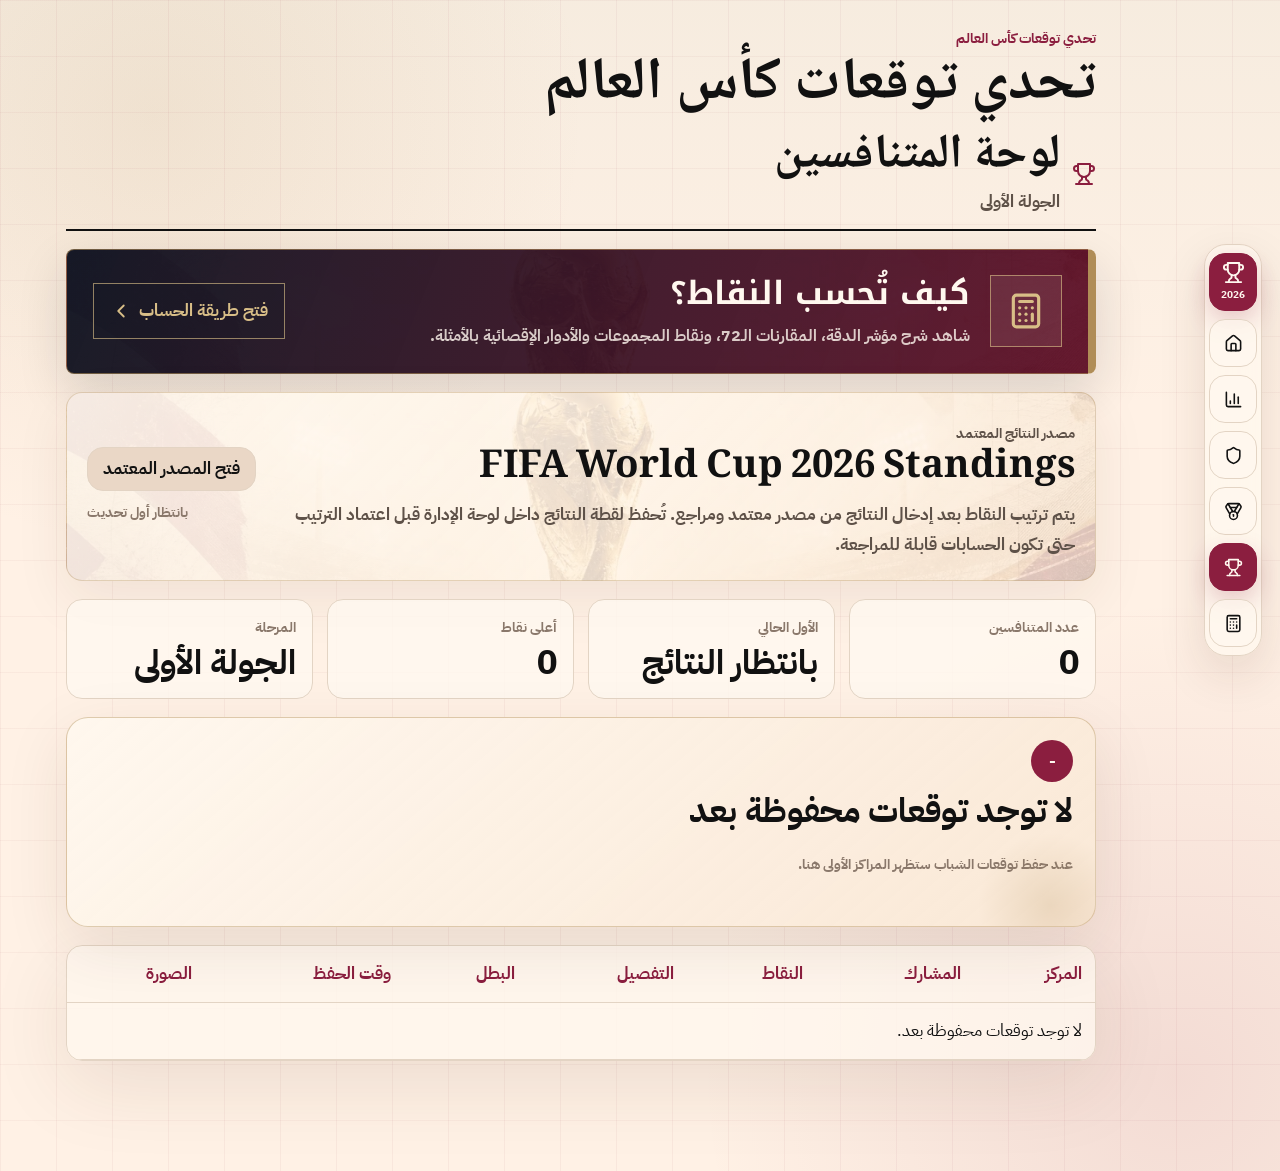
==== leaderboard.html @ d252f180 "Rebuild with Supabase leaderboard config" ====
<!doctype html>
<html lang="ar" dir="rtl">
  <head>
    <meta charset="UTF-8" />
    <meta name="viewport" content="width=device-width, initial-scale=1.0" />
    <meta name="theme-color" content="#FFF1E5" />
    <meta name="description" content="الترتيب المباشر للمتنافسين في تحدي توقعات كأس العالم." />
    <meta property="og:type" content="website" />
    <meta property="og:title" content="ترتيب المتنافسين — تحدي توقعات كأس العالم" />
    <meta property="og:description" content="تابع ترتيب الشباب ومؤشر الدقة والنقاط المحدثة في تحدي توقعات كأس العالم." />
    <meta property="og:url" content="https://barcalol.github.io/waajib-abu-salamah-app/leaderboard.html" />
    <meta property="og:image" content="https://barcalol.github.io/waajib-abu-salamah-app/og-image.png" />
    <meta property="og:image:width" content="1200" />
    <meta property="og:image:height" content="630" />
    <meta property="og:locale" content="ar_KW" />
    <meta name="twitter:card" content="summary_large_image" />
    <link rel="preconnect" href="https://fonts.googleapis.com" />
    <link rel="preconnect" href="https://fonts.gstatic.com" crossorigin />
    <link rel="stylesheet" href="https://fonts.googleapis.com/css2?family=IBM+Plex+Sans+Arabic:wght@400;600;700&family=Noto+Kufi+Arabic:wght@700;800;900&family=Noto+Naskh+Arabic:wght@600;700&display=swap" />
    <link rel="manifest" href="/manifest.webmanifest" />
    <link rel="apple-touch-icon" href="/apple-touch-icon.png" />
    <link rel="icon" type="image/png" sizes="192x192" href="/icon-192.png" />
    <title>ترتيب المتنافسين — تحدي توقعات كأس العالم</title>
    <script type="module" crossorigin src="/assets/main-Bm7b2b4d.js"></script>
    <link rel="stylesheet" crossorigin href="/assets/main-BSAA5G1d.css">
  </head>
  <body>
    <div id="root"></div>
  </body>
</html>
---- assets/main-BSAA5G1d.css ----
:root{color-scheme:light;--paper: #fff1e5;--paper-2: #f8e4d2;--surface-alt: #f8e5d1;--ink: #111111;--muted: #5e5148;--soft-muted: #8a786b;--accent: #8b1e3f;--accent-dark: #5f1029;--gold: #b08d57;--gold-light: #d8be87;--green: #234136;--navy: #141926;--danger: #b23a48;--border: #e3d4c4;--surface: rgba(255, 248, 239, .78);--surface-solid: #fff8ef;--shadow: 0 24px 80px rgba(65, 36, 20, .1);--radius: 16px}*{box-sizing:border-box}html{background:var(--paper)}body{margin:0;min-width:320px;overflow-x:hidden;color:var(--ink);font-family:IBM Plex Sans Arabic,Noto Kufi Arabic,system-ui,sans-serif;font-size:17px;line-height:1.75;background:linear-gradient(90deg,rgba(139,30,63,.05) 1px,transparent 1px) 0 0 / 56px 56px,linear-gradient(180deg,rgba(139,30,63,.045) 1px,transparent 1px) 0 0 / 56px 56px,radial-gradient(circle at 12% 10%,rgba(176,141,87,.12),transparent 28%),radial-gradient(circle at 92% 92%,rgba(139,30,63,.1),transparent 30%),linear-gradient(180deg,rgba(31,111,80,.04),transparent 36%),var(--paper)}body:before{content:"";position:fixed;inset:0;pointer-events:none;background-image:radial-gradient(rgba(17,17,17,.09) .55px,transparent .55px),linear-gradient(180deg,#fff1e500,#fff1e5b8);background-size:7px 7px,100% 100%;opacity:.34;z-index:-1}button,input{font:inherit}button{cursor:pointer}button:disabled{cursor:not-allowed;opacity:.55}button:focus-visible{outline:3px solid var(--accent);outline-offset:2px}.app{min-height:100vh}.rail{position:fixed;top:50%;right:18px;transform:translateY(-50%);width:58px;min-height:0;display:flex;flex-direction:column;gap:8px;align-items:center;padding:8px;border:1px solid var(--border);border-radius:22px;background:#fff8efbd;-webkit-backdrop-filter:blur(16px);backdrop-filter:blur(16px);z-index:40;box-shadow:0 18px 48px #4124141f}.brand,.navIcon{width:48px;min-height:48px;display:inline-flex;align-items:center;justify-content:center;border:1px solid var(--border);border-radius:16px;color:var(--ink);background:#fff8efad;transition:background .15s ease,color .15s ease,border-color .15s ease,transform .12s ease}.brand:hover,.navIcon:hover{border-color:#8b1e3f57;background:#fff8efeb}.brand{height:58px;flex-direction:column;gap:2px;color:var(--surface-solid);background:var(--accent);border-color:var(--accent);box-shadow:0 10px 24px #8b1e3f38}.brand span{font-size:.63rem;font-weight:900}.navIcon.active,.mobileNav button.active{color:#fff8ef;background:var(--accent);border-color:var(--accent);box-shadow:0 10px 24px #8b1e3f38}.surface{width:min(1440px,calc(100vw - 132px));margin:0 auto;padding:26px 118px 110px 0}.topbar{min-height:84px;display:flex;align-items:center;justify-content:space-between;gap:16px;margin-bottom:16px}.homeTopbar{display:grid;grid-template-columns:1fr auto;align-items:center;margin-inline:auto;width:min(1440px,100%)}.topbar h1,.welcome h2,.sectionHeader h2,.shareCard h2,.shareChampion h3{font-family:Noto Naskh Arabic,Noto Kufi Arabic,serif}.welcome h2,.topCenterTitle,.topBrandBadge{font-family:Noto Kufi Arabic,IBM Plex Sans Arabic,system-ui,sans-serif}.topbar h1{margin:0;font-size:clamp(2.2rem,4.6vw,4.2rem);line-height:1}.kicker{margin:0 0 5px;color:var(--accent);font-size:.9rem;font-weight:900}.topActions,.summaryActions,.adminTools,.noticeLine,.stickyBar{display:flex;flex-wrap:wrap;align-items:center;gap:10px}.noticeLine span{min-height:34px;display:inline-flex;align-items:center;padding:0 10px;border:1px solid var(--border);border-radius:var(--radius);color:var(--muted);background:#fff8ef9e;font-size:.78rem;font-weight:800}.topCenterTitle{justify-self:end;color:var(--accent);font-size:.96rem;font-weight:800}.topBrandBadge{justify-self:start;display:inline-flex;align-items:center;min-height:44px;padding:0 16px;border-radius:16px;color:var(--surface-solid);background:var(--accent);font-weight:900;box-shadow:0 12px 30px #8b1e3f33}.primaryBtn,.secondaryBtn,.quietBtn{min-height:44px;display:inline-flex;align-items:center;justify-content:center;gap:8px;padding:0 15px;border-radius:var(--radius);border:1px solid transparent;font-weight:900;text-decoration:none;transition:transform .18s ease,box-shadow .18s ease,background .16s ease,border-color .16s ease,color .16s ease}.primaryBtn{color:#fff8ef;background:var(--accent);border-color:var(--accent)}.primaryBtn:hover{transform:translateY(-2px);box-shadow:0 14px 32px #8b1e3f40}.secondaryBtn{color:var(--ink);background:#ead7c6;border-color:var(--border)}.quietBtn{color:var(--ink);background:#fff8efb3;border-color:var(--border)}.status{margin:0 0 16px;padding:12px 14px;border:1px solid var(--border);border-radius:var(--radius);background:var(--surface-solid);font-weight:800;font-size:1rem;animation:statusSlide .22s ease both}.status.success{color:var(--green);border-color:#1f6f5057}.status.loading{color:#00a;border-color:#2026df38;background:#fff8eff0}.status.error{color:var(--accent);border-color:#8b1e3f57}.welcome{min-height:calc(100vh - 124px)}.homeLanding{min-height:900px;display:grid;gap:38px;align-content:start}.heroGrid{min-height:min(720px,calc(100vh - 150px));display:grid;grid-template-columns:minmax(420px,.46fr) minmax(0,.54fr);gap:42px;align-items:center}.welcomeCopy,.editorialBoard,.groupCard,.matchCard,.championCard,.finalMatch,.shareCard,.tablePanel,.adminGate,.settingsPanel,.setupPanel{border:1px solid var(--border);border-radius:var(--radius);background:var(--surface);box-shadow:var(--shadow)}.welcomeCopy{display:flex;flex-direction:column;justify-content:center;padding:clamp(34px,4vw,56px)}.homeStartCard{min-height:650px;border-radius:28px;background:#fff8efdb;-webkit-backdrop-filter:blur(18px);backdrop-filter:blur(18px);box-shadow:0 24px 80px #4124141a;animation:fadeUp .5s ease both}.pageStack{animation:pageIn .22s ease both}.homeEyebrow{margin:0 0 22px;color:var(--accent);font-size:.88rem;font-weight:900}.welcome h2{margin:0;color:var(--navy);font-size:clamp(3.4rem,5.2vw,5.5rem);font-weight:900;line-height:1.18;letter-spacing:0}.lead{max-width:560px;margin:24px 0 34px;color:var(--navy);font-family:IBM Plex Sans Arabic,system-ui,sans-serif;font-size:clamp(1.55rem,2.3vw,2.3rem);font-weight:900;line-height:1.2;letter-spacing:0;text-transform:uppercase}.nameCard{display:grid;gap:12px;max-width:680px}.nameCard label,.adminGate label,.settingsPanel label{color:var(--muted);font-weight:900}.inputAction{display:grid;grid-template-columns:1fr auto;gap:12px}input{width:100%;min-height:58px;padding:0 20px;border:1px solid var(--border);border-radius:16px;color:var(--ink);background:#fffdf8;outline:none;font-size:1.05rem;font-weight:700}textarea{width:100%;min-height:360px;padding:14px;border:1px solid var(--border);border-radius:var(--radius);color:var(--ink);background:#fffaf4;outline:none;direction:ltr;text-align:left;font:.86rem/1.65 ui-monospace,SFMono-Regular,Menlo,Consolas,monospace;resize:vertical}textarea:focus{border-color:var(--accent);box-shadow:0 0 0 3px #8b1e3f1f}input:focus{border-color:var(--accent);box-shadow:0 0 0 5px #8b1e3f1a}.fieldError{margin:0;color:var(--danger);font-weight:800}.homeNameCard input{border:1.5px solid var(--accent)}.homeStartBtn{min-height:58px;padding-inline:28px;border-radius:16px;font-size:1.05rem}.readyChip{width:fit-content;margin:0;padding:8px 12px;border:1px solid rgba(35,65,54,.24);border-radius:999px;color:var(--green);background:#23413614;font-size:.9rem;font-weight:900}.deadlineChip,.panelHint{margin:0;color:var(--muted);font-weight:900}.deadlineChip{width:fit-content;margin:18px 0 0;padding:10px 14px;border:1px solid rgba(176,141,87,.38);border-radius:999px;background:#b08d571a}.panelHint{padding:10px 12px;border:1px solid var(--border);border-radius:var(--radius);background:#fffaf4d1;font-size:.95rem}.editorialBoard{position:relative;overflow:hidden;display:grid;align-content:space-between;padding:clamp(22px,4vw,42px);background:linear-gradient(150deg,var(--navy) 0%,#2b1e2a 42%,var(--accent) 100%);color:#fff8ef}.homeVisualPanel{min-height:720px;border-radius:32px;border-color:#b08d5759;box-shadow:0 30px 90px #14192638;animation:scaleIn .7s ease both;isolation:isolate}.homeVisualPanel>img{position:absolute;inset:-1px;width:100%;height:100%;object-fit:cover;object-position:50% 50%;filter:saturate(1.12) contrast(1.08) brightness(.92);transform:scale(1.01)}.visualShade{position:absolute;inset:0;background:radial-gradient(circle at 52% 46%,rgba(255,248,239,.04),transparent 42%),linear-gradient(180deg,rgba(20,25,38,.08),transparent 46%,rgba(20,25,38,.18));pointer-events:none}.editorialBoard:after{content:"";position:absolute;inset:18px;border:1px solid rgba(255,248,239,.26);border-radius:24px;pointer-events:none}.homeSteps{display:grid;grid-template-columns:repeat(4,minmax(0,1fr));gap:16px}.homeSteps article{padding:24px;border:1px solid var(--border);border-radius:22px;background:var(--surface-solid);box-shadow:0 14px 40px #4124140f}.homeSteps span{color:var(--gold);font-family:IBM Plex Sans Arabic,sans-serif;font-size:.9rem;font-weight:900}.homeSteps h3{margin:8px 0;color:var(--ink);font-size:1.2rem;line-height:1.45}.homeSteps p{margin:0;color:var(--muted);font-size:.95rem;line-height:1.8}@keyframes fadeUp{0%{opacity:0;transform:translateY(18px)}to{opacity:1;transform:translateY(0)}}@keyframes scaleIn{0%{opacity:0;transform:scale(.98)}to{opacity:1;transform:scale(1)}}@keyframes pageIn{0%{opacity:0;transform:translateY(10px)}to{opacity:1;transform:translateY(0)}}@keyframes statusSlide{0%{opacity:0;transform:translateY(-8px)}to{opacity:1;transform:translateY(0)}}@keyframes selectPulse{0%{transform:scale(1)}40%{transform:scale(1.025)}to{transform:scale(1)}}@media(prefers-reduced-motion:reduce){.homeStartCard,.homeVisualPanel,.pageStack,.status,.finalWinnerGraphic,.teamChoices button.selected,.accuracyTrack span{animation:none}}.progressSteps{display:grid;grid-template-columns:repeat(3,minmax(0,1fr));gap:8px;margin:0 0 18px}.progressSteps button{min-height:46px;display:grid;grid-template-columns:34px minmax(0,1fr);align-items:center;justify-content:stretch;justify-items:start;gap:10px;border:1px solid var(--border);border-radius:var(--radius);color:var(--muted);background:#fff8efb8;font-weight:900;text-align:start}.progressSteps button span{width:26px;height:26px;display:inline-flex;align-items:center;justify-content:center;border-radius:50%;color:#fff8ef;background:var(--muted);font-size:.82rem}.progressSteps button b{min-width:0;display:block;font-size:inherit;line-height:1.25;text-align:start}.progressSteps button.done span,.progressSteps button.active span{background:var(--accent)}.progressSteps button.active{color:var(--ink);border-color:var(--accent);background:#fff8ef}.pageStack{display:grid;gap:18px}.sectionHeader{display:flex;align-items:center;gap:12px;padding-bottom:12px;border-bottom:2px solid var(--ink)}.sectionHeader svg{color:var(--accent)}.sectionHeader h2{margin:0;font-size:clamp(1.65rem,4vw,3rem);line-height:1.08}.sectionHeader p{margin:4px 0 0;color:var(--muted);font-weight:700}.groupsGrid{display:grid;grid-template-columns:repeat(auto-fit,minmax(280px,1fr));gap:14px}.groupCard{overflow:hidden}.groupCard header{display:flex;align-items:center;justify-content:space-between;padding:14px 14px 12px;border-bottom:1px solid var(--border)}.groupCard header span,.roundColumn h3{color:var(--accent);font-weight:900}.groupCard header b{width:32px;height:32px;display:inline-flex;align-items:center;justify-content:center;color:#fff8ef;border-radius:var(--radius);background:var(--ink)}.rankingRows{display:grid;gap:8px;padding:12px}.rankRow{min-height:50px;display:grid;grid-template-columns:32px 44px minmax(0,1fr) 82px;align-items:center;gap:8px;padding:7px;border:1px solid var(--border);border-radius:var(--radius);background:#fffaf4}.rankRow strong{width:26px;height:26px;display:inline-flex;align-items:center;justify-content:center;border-radius:7px;color:#fff8ef;background:var(--green);font-size:.82rem}.flag{width:32px;height:32px;display:inline-flex;align-items:center;justify-content:center;border:1px solid var(--border);border-radius:7px;background:#fff8ef;font-size:1.25rem}.bigFlag{width:58px;height:58px;font-size:2rem}.trophyFlag{width:84px;height:84px;font-size:3rem}.teamName{min-width:0;overflow:hidden;text-overflow:ellipsis;white-space:nowrap;font-size:1.03rem;font-weight:900}.flagMark{width:42px;height:30px;display:inline-flex;align-items:center;justify-content:center;flex:0 0 auto;color:inherit;font-size:1.65rem;line-height:1;vertical-align:middle;filter:drop-shadow(0 2px 3px rgba(17,17,17,.14))}.flagMark svg{width:100%;height:100%;display:block;border-radius:3px;box-shadow:0 0 0 1px #11111124}.flagMark.compact{width:30px;height:22px;font-size:1.22rem}.flagMark.large{width:74px;height:52px;font-size:2.45rem}.flagMark.hero{width:104px;height:74px;font-size:3.4rem}.rankButtons{display:grid;grid-template-columns:repeat(2,34px);gap:6px}.rankButtons button{width:34px;height:34px;display:inline-flex;align-items:center;justify-content:center;border:1px solid var(--border);border-radius:7px;color:var(--ink);background:var(--paper)}.rankButtons .rankUpBtn{color:#faebd7;background:#2e6f40;border-color:#2e6f40}.rankButtons .rankDownBtn{color:#faebd7;background:#b31b1b;border-color:#b31b1b}.stickyBar{position:sticky;bottom:18px;z-index:20;justify-content:center;padding:10px;border:1px solid var(--border);border-radius:var(--radius);background:#fff1e5e6;-webkit-backdrop-filter:blur(18px);backdrop-filter:blur(18px);box-shadow:var(--shadow)}.stickyBar span{color:var(--muted);font-weight:900}.thirdsPanel{display:grid;gap:16px;padding:20px;border:1px solid var(--border);border-radius:var(--radius);background:#fff8efd6;box-shadow:var(--shadow)}.thirdsHeader{display:flex;flex-wrap:wrap;align-items:flex-end;justify-content:space-between;gap:12px}.thirdsPanel h3{margin:0;font-family:Noto Kufi Arabic,IBM Plex Sans Arabic,system-ui,sans-serif;font-size:clamp(1.35rem,3vw,2.1rem);line-height:1.25}.thirdsProgress{display:grid;gap:7px;justify-items:center;min-width:168px}.thirdsCount{min-height:40px;display:inline-flex;align-items:center;padding:0 16px;border-radius:999px;color:#fff8ef;background:var(--accent);font-weight:900;transition:background .2s ease}.thirdsCount.complete{background:var(--green)}.thirdsMeter{width:100%;height:7px;border-radius:999px;background:#8b1e3f24;overflow:hidden}.thirdsMeter i{display:block;height:100%;border-radius:inherit;background:linear-gradient(270deg,var(--accent),var(--gold));transition:width .22s ease}.thirdsGrid{display:grid;grid-template-columns:repeat(auto-fill,minmax(210px,1fr));gap:10px}.thirdCard{min-height:66px;display:flex;align-items:center;gap:10px;padding:10px 12px;border:1px solid var(--border);border-radius:14px;background:#fffaf4;color:var(--ink);text-align:start;transition:border-color .15s ease,background .15s ease,box-shadow .15s ease,opacity .15s ease}.thirdCard:hover{border-color:#23413673}.thirdCheck{width:24px;height:24px;flex:0 0 auto;display:inline-flex;align-items:center;justify-content:center;border:2px solid rgba(94,81,72,.35);border-radius:999px;color:transparent;background:#fffdfa;transition:border-color .15s ease,background .15s ease,color .15s ease}.thirdCard .flagMark{width:38px;height:27px;font-size:1.45rem}.thirdTeam{min-width:0;display:grid}.thirdTeam strong{font-size:1.02rem;line-height:1.3}.thirdTeam small{color:var(--muted);font-size:.8rem;font-weight:800}.thirdCard.selected{border-color:var(--green);color:#fff8ef;background:var(--green);box-shadow:inset 0 0 0 2px #fff8ef38}.thirdCard.selected .thirdCheck{border-color:#fff8ef;background:#fff8ef;color:var(--green)}.thirdCard.selected .thirdTeam small{color:#fff8efdb}.thirdCard.locked{opacity:.5;filter:grayscale(.4)}.thirdCard.locked:hover{border-color:var(--border)}.thirdsHint{margin:0;color:var(--muted);font-size:.92rem;font-weight:800}.transparencyNote{margin:0;padding:12px 14px;border:1px solid rgba(176,141,87,.36);border-radius:var(--radius);color:var(--muted);background:#fff8efc7;font-size:.95rem;font-weight:800}.stickyChampionLine{display:inline-flex;align-items:center;gap:8px}.bracketIntro{display:flex;align-items:center;justify-content:space-between;gap:14px;padding:16px;border:1px solid var(--border);border-radius:var(--radius);background:linear-gradient(90deg,#fff8efeb,#fff1e5b8),var(--trophy-bg) center/cover}.bracketIntro h3{margin:0;font-family:Noto Naskh Arabic,Noto Kufi Arabic,serif;font-size:clamp(1.45rem,3vw,2.5rem);line-height:1.25}.bracketIntro>span,.roundLegend span{min-height:36px;display:inline-flex;align-items:center;padding:0 12px;border-radius:var(--radius);color:#fff8ef;background:var(--accent);font-weight:900;white-space:nowrap}.bracketScroller{overflow-x:auto;padding:4px 0 16px;direction:ltr}.bracketCanvas{min-width:2060px;display:grid;grid-template-columns:minmax(760px,1fr) 340px minmax(760px,1fr);align-items:center;gap:96px;direction:ltr}.bracketSide,.qfBranch,.r16Branch{display:grid;align-items:center;gap:12px;direction:ltr}.bracketSide{grid-template-columns:minmax(520px,1fr) 34px 220px}.bracketSide.right{grid-template-columns:220px 34px minmax(520px,1fr)}.bracketSide.right .semiNode{order:1}.bracketSide.right>.stageConnector{order:2}.bracketSide.right .qfBranches{order:3}.qfBranches,.r16Branches{display:grid;gap:18px}.qfBranch{grid-template-columns:minmax(370px,1fr) 30px 210px}.bracketSide.right .qfBranch{grid-template-columns:210px 30px minmax(370px,1fr)}.bracketSide.right .qfNode{order:1}.bracketSide.right .qfBranch>.stageConnector{order:2}.bracketSide.right .r16Branches{order:3}.r16Branch{grid-template-columns:210px 24px 190px}.bracketSide.right .r16Branch{grid-template-columns:190px 24px 210px}.bracketSide.right .r16Node{order:1}.bracketSide.right .r16Branch>.stageConnector{order:2}.bracketSide.right .r32Group{order:3}.r32Group,.r16Node,.qfNode,.semiNode,.finalColumn{position:relative;display:grid;gap:8px;direction:rtl}.r32Group{padding:10px;border:1px solid rgba(139,30,63,.22);border-radius:var(--radius);background:#fff8efb8}.groupLabel,.r16Node>span,.qfNode>span,.semiNode>span,.finalRibbon{color:var(--accent);font-size:.86rem;font-weight:900}.stageConnector{height:2px;background:linear-gradient(90deg,transparent,rgba(139,30,63,.8),transparent)}.stageConnector:before,.stageConnector:after{content:"";display:block;width:2px;height:56px;margin:-27px auto 0;background:#8b1e3f47}.stageConnector.small:before,.stageConnector.small:after{height:38px;margin-top:-18px}.stageConnector.mini:before,.stageConnector.mini:after{height:26px;margin-top:-12px}.finalColumn{align-self:center;z-index:2;padding:16px;border:2px solid rgba(176,141,87,.52);border-radius:var(--radius);background:linear-gradient(180deg,#fff8efdb,#fff1e5f0),var(--trophy-bg) center/cover;box-shadow:var(--shadow)}.finalWinnerGraphic{position:relative;display:grid;justify-items:center;gap:10px;margin:-4px 0 12px;padding:12px 12px 14px;border:1px solid rgba(216,190,135,.48);border-radius:calc(var(--radius) + 6px);color:#fff8ef;background:radial-gradient(circle at 50% 12%,rgba(216,190,135,.22),transparent 50%),linear-gradient(180deg,#141926f5,#8b1e3fe6);overflow:hidden;box-shadow:0 18px 46px #14192638;animation:trophyRise .52s ease both}.finalWinnerGraphic:before{content:"";position:absolute;inset:8px;border:1px solid rgba(255,248,239,.14);border-radius:calc(var(--radius) + 2px);pointer-events:none}.finalWinnerTrophy{position:relative;z-index:1;width:min(240px,100%);height:150px;object-fit:cover;object-position:50% 46%;border:1px solid rgba(216,190,135,.42);border-radius:20px;filter:saturate(1.12) contrast(1.08) brightness(1.04);box-shadow:0 16px 34px #11111142}.flagMark.finalPosterFlag{display:none}.finalChampionLine{position:relative;z-index:1;width:100%;min-height:56px;display:inline-flex;align-items:center;justify-content:center;gap:12px;padding:8px 12px;border:1px solid rgba(216,190,135,.44);border-radius:18px;color:#fff8ef;background:#8b1e3fd6;font-size:clamp(1.45rem,2vw,2.15rem);font-weight:900;line-height:1.1}.finalWinnerGraphic>strong{position:relative;z-index:1;color:var(--gold-light);font-size:.95rem;text-align:center}@keyframes trophyRise{0%{opacity:0;transform:translateY(12px) scale(.96)}to{opacity:1;transform:translateY(0) scale(1)}}.roundLegend{display:flex;flex-wrap:wrap;gap:8px}.matchCard{min-height:132px;padding:12px;box-shadow:none}.matchCard.r32{min-height:118px;padding:9px}.matchCard.final{min-height:170px;border-color:#b08d57b8;background:#111111db;color:#fff8ef}.matchCard.picked{border-color:#1f6f5066}.matchCard header{display:flex;align-items:center;justify-content:space-between;gap:8px;margin-bottom:8px}.matchCard header b{color:var(--accent)}.matchCard header span{color:var(--muted);font-size:.82rem;font-weight:800}.teamChoices{display:grid;gap:8px}.teamChoices button{min-height:48px;display:grid;grid-template-columns:46px minmax(0,1fr) 22px;align-items:center;gap:8px;padding:6px 8px;border:1px solid var(--border);border-radius:var(--radius);color:var(--ink);background:#fffaf4;text-align:start;font-size:.98rem;font-weight:900;transition:background .15s ease,border-color .15s ease,transform .1s ease,box-shadow .15s ease}.teamChoices button:hover:not(:disabled):not(.selected){border-color:var(--accent);background:#8b1e3f0f}.teamChoices button.selected{color:#fff8ef;background:var(--green);border-color:var(--green);box-shadow:inset 0 0 0 2px #fff8ef57,0 10px 24px #1f6f5033;animation:selectPulse .28s ease both}.championLayout,.shareFinalists,.adminGate,.settingsPanel{display:grid;grid-template-columns:repeat(2,minmax(0,1fr));gap:14px}.finalMatch,.championCard{min-height:320px;display:flex;flex-direction:column;justify-content:center;padding:clamp(22px,4vw,46px)}.finalTeams{display:grid;grid-template-columns:repeat(2,minmax(0,1fr));gap:12px}.finalTeams div,.shareFinalists div{min-height:120px;display:grid;place-items:center;gap:10px;padding:18px;border:1px solid var(--border);border-radius:var(--radius);background:#fffaf4;text-align:center;font-weight:900}.championCard{position:relative;overflow:hidden;align-items:center;color:#fff8ef;background:linear-gradient(135deg,#111111e0,#8b1e3fc7),var(--trophy-bg) center/cover;text-align:center}.championCard>img{position:absolute;inset:auto -8% -18% auto;width:min(520px,90%);opacity:.34;pointer-events:none}.championCard>*:not(img){position:relative;z-index:1}.championCard p{color:#e9c98c;font-weight:900}.championCard h2{margin:10px 0 0;font-size:clamp(2rem,7vw,5rem);line-height:1}.summaryActions{justify-content:flex-start}.shareCard{width:min(1180px,100%);margin:0 auto;padding:clamp(22px,4vw,42px);background:linear-gradient(180deg,#fff8eff0,#fff1e5f7),var(--trophy-bg) center top / cover,var(--paper);box-shadow:0 30px 80px #11111129}.exportCanvasHost{position:fixed;top:0;left:-100000px;width:2600px;pointer-events:none;opacity:1;z-index:0}.exportShareCard{width:2600px!important;max-width:none!important;padding:48px!important}.shareCard header{display:flex;align-items:flex-start;justify-content:space-between;gap:14px;padding-bottom:18px;border-bottom:2px solid var(--ink)}.shareCard h2{margin:0;font-size:clamp(2.2rem,6vw,5rem);line-height:.95}.shareHeaderChampion{min-width:170px;display:grid;gap:2px;justify-items:end;padding:10px 12px;border:1px solid rgba(139,30,63,.28);border-radius:var(--radius);background:#fffaf4c7}.shareHeaderChampion span{color:var(--accent);font-size:.84rem;font-weight:900}.shareHeaderChampion strong{font-size:1.35rem}.shareGroups,.shareKnockout,.shareBracket{display:grid;gap:12px;margin-top:20px}.shareGroups h3,.shareKnockout h3,.shareBracket h3{margin:0;font-family:Noto Naskh Arabic,Noto Kufi Arabic,serif;font-size:clamp(1.55rem,3vw,2.45rem);line-height:1.15}.shareGroupsGrid{display:grid;grid-template-columns:repeat(4,minmax(0,1fr));gap:10px}.shareGroupCard{display:grid;gap:5px;padding:11px;border:1px solid var(--border);border-radius:var(--radius);background:#fffaf4e6}.shareGroupCard b{color:var(--accent);font-size:1rem}.shareGroupCard span,.shareMatch span,.shareFinalists span{display:inline-flex;align-items:center;gap:6px;color:var(--muted);font-weight:900}.shareGroupCard span{min-height:26px;font-size:.92rem}.shareGroupCard em{width:22px;height:22px;display:inline-flex;align-items:center;justify-content:center;border-radius:50%;color:#fff8ef;background:var(--green);font-style:normal;font-size:.78rem}.shareKnockoutBoard{display:grid;grid-template-columns:1.45fr 1.15fr .95fr .8fr .72fr;gap:10px;align-items:start}.shareBracketFrame{overflow-x:auto;padding:4px 0 12px;direction:ltr}.shareBracketFrame .bracketCanvas{min-width:1980px;grid-template-columns:minmax(700px,1fr) 320px minmax(700px,1fr);gap:88px}.shareBracketFrame .matchCard{background:#fffaf4eb}.shareBracketFrame .matchCard.final{background:#111111db}.shareBracketFrame .matchCard.readonly button{cursor:default}.shareRound{display:grid;align-content:start;gap:8px;padding:11px;border:1px solid var(--border);border-radius:var(--radius);background:#fffaf4e0}.shareRound>b{color:var(--accent);font-size:1.02rem}.shareRound>div{display:grid;gap:7px}.shareMatch{display:grid;gap:5px;padding:8px;border:1px solid rgba(217,199,184,.8);border-radius:7px;background:#fff8efd1}.shareMatch span{min-height:25px;font-size:.86rem}.shareMatch span.winner{color:var(--ink)}.shareMatch strong{display:inline-flex;align-items:center;gap:5px;width:fit-content;margin-top:2px;padding:4px 7px;border-radius:999px;color:#fff8ef;background:var(--green);font-size:.78rem}.shareChampion{position:relative;overflow:hidden;display:grid;grid-template-columns:auto auto 1fr;gap:18px;align-items:center;margin-top:22px;padding:22px;border-radius:var(--radius);color:#fff8ef;background:var(--accent)}.shareChampionBackdrop{position:absolute;inset:-30% auto auto -10%;width:440px;opacity:.18;pointer-events:none}.shareChampionTrophy{position:relative;z-index:1;width:152px;height:108px;object-fit:cover;object-position:50% 46%;border:1px solid rgba(216,190,135,.42);border-radius:18px;box-shadow:0 14px 34px #1113}.shareChampion>*:not(.shareChampionBackdrop){position:relative;z-index:1}.shareChampion p,.shareChampion h3{margin:0}.shareChampion p{color:#f7dca0;font-weight:900}.shareChampion h3{font-size:clamp(2rem,5vw,4rem)}.shareFinalists{display:flex;flex-wrap:wrap;gap:8px;margin-top:10px}.shareFinalists span{padding:5px 8px;border:1px solid rgba(255,248,239,.28);border-radius:999px;color:#fff8ef;background:#1111112e;font-size:.92rem}.exportShareCard h2{font-size:5rem}.exportShareCard .shareGroupsGrid{grid-template-columns:repeat(6,minmax(0,1fr))!important}.exportShareCard .shareBracketFrame{overflow:visible}.exportShareCard .shareBracketFrame .bracketCanvas{min-width:2336px!important;grid-template-columns:minmax(920px,1fr) 320px minmax(920px,1fr)!important;gap:88px!important}.exportShareCard .shareChampion{grid-template-columns:1fr!important;justify-items:center;gap:16px;min-height:310px;padding:32px 40px 38px;text-align:center}.exportShareCard .teamChoices button.selected{box-shadow:none!important}.exportShareCard .finalWinnerGraphic{min-height:420px;padding:34px 24px 28px;align-content:center}.exportShareCard .finalWinnerTrophy{position:absolute;inset:34px 26px auto;width:auto;height:188px;opacity:.18;filter:saturate(1.05) contrast(1.02) brightness(1.12);box-shadow:none}.exportShareCard .flagMark.finalPosterFlag{position:relative;z-index:2;width:240px;height:168px;display:inline-flex;font-size:7.4rem;filter:drop-shadow(0 20px 34px rgba(17,17,17,.24))}.exportShareCard .finalChampionLine{min-height:auto;padding:0;border:0;color:#fff8ef;background:transparent;font-size:2.65rem}.exportShareCard .finalChampionLine .flagMark{display:none}.exportShareCard .shareChampionTrophy{position:absolute;inset:18px auto auto 28px;width:220px;height:154px;border-radius:22px;opacity:.62}.exportShareCard .shareChampion .flagMark.hero{width:260px;height:182px;font-size:8rem;filter:drop-shadow(0 18px 34px rgba(17,17,17,.26))}.exportShareCard .shareChampion p{font-size:1.45rem}.exportShareCard .shareChampion h3{font-size:5.5rem;line-height:1.05}.exportShareCard .shareFinalists{justify-content:center}.tablePanel{overflow-x:auto}.leaderboardHero,.leaderStats,.podiumGrid{display:grid;gap:14px}.leaderboardHero{grid-template-columns:minmax(0,1fr) auto;align-items:center;padding:20px;border:1px solid rgba(176,141,87,.34);border-radius:var(--radius);background:linear-gradient(135deg,#fff8eff0,#fff1e5c7),var(--trophy-bg) center/cover;box-shadow:0 18px 54px #41241414}.leaderboardHero h3{margin:0;font-family:Noto Naskh Arabic,Noto Kufi Arabic,serif;font-size:clamp(1.65rem,3vw,2.6rem);line-height:1.2}.leaderboardHero p{max-width:780px;margin:8px 0 0;color:var(--muted);font-weight:700}.sourceActions{display:grid;justify-items:end;gap:10px}.sourceActions span{color:var(--soft-muted);font-size:.86rem;font-weight:800}.scoringMethodCallout{width:100%;min-height:116px;display:grid;grid-template-columns:auto minmax(0,1fr) auto;align-items:center;gap:20px;padding:22px 26px;border:1px solid rgba(176,141,87,.58);border-inline-start:8px solid var(--gold);border-radius:8px;color:#fff8ef;background:linear-gradient(112deg,#141926fa,#5f1029f0),var(--trophy-bg) center 44%/cover;box-shadow:0 18px 50px #14192624;text-align:start;cursor:pointer;transition:transform .16s ease,box-shadow .16s ease,border-color .16s ease}.scoringMethodCallout:hover{transform:translateY(-2px);border-color:var(--gold-light);box-shadow:0 22px 58px #14192633}.scoringMethodCallout:active{transform:translateY(0)}.scoringMethodIcon{width:72px;height:72px;display:grid;place-items:center;border:1px solid rgba(216,190,135,.62);color:var(--gold-light);background:#fff8ef14}.scoringMethodCopy{display:grid;gap:7px}.scoringMethodCopy strong{color:#fff8ef;font-family:Noto Kufi Arabic,IBM Plex Sans Arabic,sans-serif;font-size:clamp(1.35rem,3vw,2rem);line-height:1.4}.scoringMethodCopy small{max-width:760px;color:#fff8efcc;font-size:.98rem;font-weight:700;line-height:1.75}.scoringMethodAction{display:inline-flex;align-items:center;gap:7px;padding:12px 16px;border:1px solid rgba(216,190,135,.64);color:var(--gold-light);background:#14192642;font-weight:950;white-space:nowrap}.scoringGuide{gap:0;overflow:hidden;border-block:1px solid rgba(176,141,87,.32)}.scoringGuideHero{display:grid;grid-template-columns:minmax(0,1fr) auto;align-items:center;gap:32px;padding:54px clamp(20px,5vw,72px);color:#fff8ef;background:linear-gradient(116deg,#141926fa,#234136f0),var(--trophy-bg) center 42%/cover;border-bottom:5px solid var(--gold)}.scoringGuideHero h2{margin:0;max-width:780px;font-family:Noto Kufi Arabic,IBM Plex Sans Arabic,sans-serif;font-size:clamp(2.8rem,7vw,5.8rem);line-height:1.18}.scoringGuideHero p{max-width:820px;margin:18px 0 0;color:#fff8efd6;font-size:clamp(1.05rem,2vw,1.4rem);font-weight:700;line-height:1.9}.scoringGuideHero>svg{width:104px;height:104px;padding:22px;border:1px solid rgba(216,190,135,.52);color:var(--gold-light)}.guideBand{padding:46px clamp(20px,5vw,72px);border-bottom:1px solid var(--border);background:#fff8ef85}.guideBand:nth-of-type(2n){background:#f8e5d14d}.guideBandHeading{max-width:920px;margin-bottom:28px}.guideBandHeading>span{color:var(--accent);font-size:.9rem;font-weight:950}.guideBandHeading h3{margin:5px 0 0;color:var(--navy);font-family:Noto Kufi Arabic,IBM Plex Sans Arabic,sans-serif;font-size:clamp(1.8rem,4vw,3rem);line-height:1.35}.guideBandHeading p{margin:12px 0 0;color:var(--muted);font-size:1.08rem;font-weight:700;line-height:1.9}.phaseRail{display:grid;grid-template-columns:1fr auto 1fr auto 1fr;align-items:stretch;gap:16px}.phaseStop{min-height:126px;display:grid;grid-template-columns:auto 1fr;align-items:center;gap:18px;padding:20px;border:1px solid var(--border);border-top:5px solid var(--navy);border-radius:8px;background:#fffdf8d1}.phaseStop.burgundy{border-top-color:var(--accent)}.phaseStop>b{color:var(--gold);font-family:Inter,sans-serif;font-size:2.1rem}.phaseStop h4,.phaseStop p{margin:0}.phaseStop h4{color:var(--ink);font-size:1.15rem}.phaseStop p{margin-top:5px;color:var(--muted);font-weight:700}.phaseArrow{align-self:center;color:var(--accent);font-size:2rem;font-weight:900}.comparisonLayout{display:grid;grid-template-columns:minmax(0,1.15fr) minmax(330px,.85fr);gap:28px;align-items:stretch}.pairNetwork{position:relative;min-height:370px;overflow:hidden;border:1px solid rgba(176,141,87,.42);border-radius:8px;background:linear-gradient(#fff8efdb,#fff8efdb),repeating-linear-gradient(90deg,transparent 0 55px,rgba(139,30,63,.08) 56px)}.pairNetwork svg{position:absolute;inset:34px 8%;width:84%;height:calc(100% - 68px)}.pairNetwork line{fill:none;stroke:#b08d57d1;stroke-width:.7;stroke-dasharray:2 2;vector-effect:non-scaling-stroke}.networkTeam{position:absolute;z-index:1;min-width:116px;padding:12px 16px;border:2px solid var(--navy);border-radius:999px;background:#fff8ef;color:var(--navy);text-align:center;font-weight:950;box-shadow:0 8px 22px #1419261a;transform:translate(-50%,-50%)}.teamArgentina{top:18%;left:75%}.teamAustria{top:18%;left:25%}.teamAlgeria{top:82%;left:75%}.teamJordan{top:82%;left:25%}.pairList{display:grid;grid-template-columns:repeat(2,minmax(0,1fr));gap:10px;margin:0;padding:0;list-style:none}.pairExamples{display:grid;align-content:start;gap:12px}.pairList li{min-height:82px;display:grid;grid-template-columns:auto 1fr;align-content:center;column-gap:10px;padding:12px;border-inline-start:4px solid var(--accent);background:#fffdf8d6}.pairList li>span{grid-row:1 / 4;align-self:center;color:var(--gold);font-family:Inter,sans-serif;font-size:1.45rem;font-weight:900}.pairList b{color:var(--ink);font-size:.98rem}.pairList small{color:var(--muted);font-weight:800}.comparisonClarifier{margin:0;padding:10px 12px;border-inline-start:3px solid var(--gold);color:var(--muted);font-size:.86rem;font-weight:800;line-height:1.7}.comparisonTotal{display:flex;align-items:baseline;justify-content:center;flex-wrap:wrap;gap:12px;margin-top:30px;padding:22px;border-block:2px solid var(--navy);color:var(--muted)}.comparisonTotal strong{color:var(--accent);font-family:Inter,sans-serif;font-size:clamp(2.3rem,5vw,4rem);line-height:1}.comparisonTotal b{color:var(--navy);font-size:1.6rem}.comparisonTotal>svg{color:var(--gold)}.comparisonTotal span{font-weight:900}.excludedBand{background:var(--navy)!important;color:#fff8ef}.excludedBand .guideBandHeading h3,.excludedBand .guideBandHeading p{color:#fff8ef}.excludedBand .guideBandHeading>span{color:var(--gold-light)}.tieExample{display:grid;grid-template-columns:1fr auto 1fr;align-items:center;gap:24px;max-width:900px;margin-inline:auto}.tieTeam{display:grid;gap:7px;padding:22px;border:1px solid rgba(216,190,135,.44);background:#fff8ef12}.tieTeam b{color:var(--gold-light);font-size:1.18rem}.tieTeam span{color:#fff8efd1;font-weight:700}.pauseMark{display:grid;justify-items:center;gap:6px;color:var(--gold-light)}.goldNote{max-width:920px;margin:28px auto 0;padding-top:22px;border-top:1px solid rgba(216,190,135,.36);color:var(--gold-light);text-align:center;font-size:1.08rem;font-weight:900;line-height:1.8}.formulaBand{display:grid;grid-template-columns:minmax(250px,.7fr) minmax(0,1.3fr);align-items:center;gap:32px}.formulaBand .guideBandHeading{margin-bottom:0}.formulaLine{display:flex;align-items:center;justify-content:center;flex-wrap:wrap;gap:14px;min-height:150px;padding:26px;border:1px solid rgba(176,141,87,.52);background:#fffdf8d6;color:var(--navy)}.formulaLine svg{color:var(--accent)}.formulaLine strong{font-size:clamp(1.05rem,2vw,1.35rem)}.formulaLine span{color:var(--accent);font-family:Inter,sans-serif;font-size:2rem;font-weight:900}.yaqubExample{background:linear-gradient(#fff1e5f0,#fff1e5f0),var(--trophy-bg) center/cover!important}.exampleEquation{display:flex;align-items:center;justify-content:center;flex-wrap:wrap;gap:22px;padding:28px 0;border-block:1px solid var(--border)}.exampleEquation>div{display:grid;justify-items:center;gap:5px}.exampleEquation strong{color:var(--navy);font-family:Inter,sans-serif;font-size:clamp(3rem,7vw,5.8rem);line-height:1}.exampleEquation span{color:var(--muted);font-weight:900}.exampleEquation>b{color:var(--accent);font-size:2rem}.exampleEquation .exampleResult strong{color:var(--accent)}.accuracyMeter{max-width:920px;margin:30px auto 0}.accuracyMeterLabels{display:flex;justify-content:space-between;color:var(--muted);font-family:Inter,sans-serif;font-weight:900}.accuracyMeterLabels strong{color:var(--accent);font-size:1.35rem}.accuracyTrack{height:22px;margin-top:8px;overflow:hidden;border:1px solid var(--border);background:#1419261a}.accuracyTrack span{display:block;width:0;height:100%;background:linear-gradient(90deg,var(--green),var(--gold),var(--accent));animation:accuracy-fill .9s ease-out both}@keyframes accuracy-fill{0%{width:0}}.excludedCount{margin:18px 0 0;color:var(--muted);text-align:center;font-weight:800}.replacementFlow{display:grid;grid-template-columns:1fr auto 1fr;align-items:center;gap:24px;max-width:860px;margin-inline:auto}.replacementFlow>div{display:grid;justify-items:center;gap:6px;padding:26px;border-top:5px solid var(--gold);background:#fffdf8db}.replacementFlow .nextAccuracy{border-top-color:var(--accent)}.replacementFlow span{color:var(--muted);font-weight:800}.replacementFlow strong{color:var(--navy);font-size:2rem}.replacementFlow svg{color:var(--accent)}.replacementBand>p{max-width:880px;margin:24px auto 0;color:var(--muted);text-align:center;font-weight:800;line-height:1.8}.officialPointsGrid{display:grid;grid-template-columns:repeat(3,minmax(0,1fr));gap:18px}.officialPointsGrid article{min-height:240px;display:grid;align-content:center;justify-items:center;gap:3px;padding:26px;border:1px solid var(--border);border-top:7px solid var(--green);border-radius:8px;background:#fffdf8d6;text-align:center}.officialPointsGrid .positionPoints{border-top-color:var(--accent)}.officialPointsGrid .thirdPoints{border-top-color:var(--gold)}.officialPointsGrid strong{color:var(--navy);font-family:Inter,sans-serif;font-size:clamp(4rem,8vw,6.6rem);line-height:1}.officialPointsGrid h4{margin:4px 0 10px;color:var(--accent);font-size:1.35rem}.officialPointsGrid p{margin:0;color:var(--muted);font-weight:700;line-height:1.8}.knockoutPointsBand{color:#fff8ef;background:linear-gradient(120deg,#141926fa,#5f1029f0),var(--trophy-bg) center/cover!important}.knockoutPointsBand .guideBandHeading h3,.knockoutPointsBand .guideBandHeading p{color:#fff8ef}.knockoutPointsBand .guideBandHeading>span{color:var(--gold-light)}.knockoutPointsGrid{display:grid;grid-template-columns:repeat(3,minmax(0,1fr));gap:18px}.knockoutPointsGrid article{min-height:178px;display:grid;grid-template-columns:auto 1fr;align-items:center;gap:20px;padding:24px;border:1px solid rgba(216,190,135,.38);border-radius:8px;background:#fff8ef14}.knockoutPointsGrid strong{color:var(--gold-light);font-family:Inter,sans-serif;font-size:clamp(3.5rem,7vw,5.5rem);line-height:1}.knockoutPointsGrid h4,.knockoutPointsGrid p{margin:0}.knockoutPointsGrid h4{color:#fff8ef;font-size:1.2rem}.knockoutPointsGrid p{margin-top:7px;color:#fff8efc7;font-weight:700;line-height:1.75}.tieBreakerSteps{display:grid;grid-template-columns:repeat(4,minmax(0,1fr));gap:14px;margin:0;padding:0;list-style:none}.tieBreakerSteps li{min-height:120px;display:grid;align-content:center;gap:8px;padding:18px;border-inline-start:5px solid var(--accent);background:#fffdf8d6}.tieBreakerSteps span{color:var(--gold);font-family:Inter,sans-serif;font-size:1.7rem;font-weight:900}.tieBreakerSteps b{color:var(--navy);line-height:1.55}.guideActions{display:flex;justify-content:center;flex-wrap:wrap;gap:12px;padding:34px 20px;background:var(--paper)}.leaderStats{grid-template-columns:repeat(4,minmax(0,1fr))}.provisionalNotice{display:flex;align-items:center;gap:12px;padding:14px 18px;border:1px solid rgba(176,141,87,.48);border-radius:8px;background:#d8be872e;color:var(--muted);font-weight:800}.provisionalNotice strong{flex:0 0 auto;color:var(--accent);font-weight:950}.leaderStats>div{min-height:96px;display:grid;align-content:center;gap:4px;padding:16px;border:1px solid var(--border);border-radius:var(--radius);background:#fff8efd1}.leaderStats span,.podiumCard p,.podiumCard small{color:var(--soft-muted);font-size:.86rem;font-weight:900}.leaderStats strong{color:var(--ink);font-size:clamp(1.35rem,3vw,2.1rem);line-height:1.15}.podiumGrid{grid-template-columns:repeat(3,minmax(0,1fr))}.podiumCard{position:relative;min-height:210px;display:grid;align-content:start;gap:8px;padding:22px;overflow:hidden;border:1px solid rgba(176,141,87,.42);border-radius:22px;background:linear-gradient(140deg,#fff8eff0,#f8e5d1bd),var(--paper);box-shadow:0 20px 64px #4124141a}.podiumCard:after{content:"";position:absolute;inset:auto -30px -54px auto;width:150px;height:150px;border-radius:999px;background:radial-gradient(circle,rgba(176,141,87,.2),transparent 68%)}.podiumCard.rank1{border-color:#b08d57b8;background:linear-gradient(140deg,#b08d5733,#fff8eff0),var(--paper)}.podiumCard.rank2{border-color:#14192633}.podiumCard.rank3{border-color:#8b1e3f47}.podiumCard.empty{grid-column:1 / -1}.rankBadge,.tableRank{width:42px;height:42px;display:inline-flex;align-items:center;justify-content:center;border-radius:999px;color:#fff8ef;background:var(--accent);font-weight:950}.podiumCard h3{margin:0;font-size:clamp(1.45rem,3vw,2.15rem);line-height:1.2}.podiumCard>strong{color:var(--green);font-size:clamp(1.5rem,3vw,2.5rem);line-height:1}.podiumChampion{display:inline-flex;align-items:center;gap:8px;color:var(--muted);font-weight:900}.podiumDownloadBtn{width:100%;justify-content:center;margin-top:2px;border-color:#8b1e3f40;background:#fff8efb8}table{width:100%;border-collapse:collapse;min-width:620px}th,td{padding:13px;border-bottom:1px solid var(--border);text-align:start}th{color:var(--accent)}.participantCell,.championCell{display:inline-flex;align-items:center;gap:10px}.participantCell{flex-wrap:wrap}.participantCell strong,.championCell strong{color:var(--ink);font-size:1rem}.participantCell span{color:var(--soft-muted);font-size:.82rem;font-weight:800}.championCell{min-width:140px;padding:6px 10px;border:1px solid rgba(176,141,87,.28);border-radius:999px;background:#b08d571a}.tableActionBtn{min-height:38px;white-space:nowrap}.adminGate,.settingsPanel{align-items:end;padding:14px}.adminGate label,.settingsPanel label{display:grid;gap:7px}.searchBox{min-width:min(360px,100%);display:flex;align-items:center;gap:8px;padding:0 10px;border:1px solid var(--border);border-radius:var(--radius);background:#fffaf4}.searchBox input{border:0;background:transparent;box-shadow:none}.toggleLine{display:flex!important;grid-template-columns:none;align-items:center;gap:10px}.toggleLine input{width:18px;min-height:18px}.setupPanel{display:grid;gap:12px;padding:16px}.setupPanel header,.setupStats,.setupErrors{display:flex;flex-wrap:wrap;align-items:center;justify-content:space-between;gap:10px}.setupPanel h3{margin:0;font-family:Noto Naskh Arabic,Noto Kufi Arabic,serif;font-size:clamp(1.35rem,3vw,2.1rem)}.setupStatus,.setupStats span,.setupErrors span{min-height:32px;display:inline-flex;align-items:center;padding:0 10px;border-radius:var(--radius);border:1px solid var(--border);background:#fffaf4;color:var(--muted);font-size:.78rem;font-weight:900}.setupStatus.ok{color:var(--green);border-color:#1f6f5052}.setupStatus.bad,.setupErrors span{color:var(--accent);border-color:#8b1e3f52}.mobileNav{position:fixed;inset:auto 10px 10px;display:none;grid-template-columns:repeat(6,1fr);gap:6px;padding:8px;border:1px solid var(--border);border-radius:var(--radius);background:#fff1e5eb;-webkit-backdrop-filter:blur(18px);backdrop-filter:blur(18px);z-index:30}.mobileNav button{min-width:0;min-height:48px;display:inline-flex;flex-direction:column;align-items:center;justify-content:center;gap:2px;border:1px solid transparent;border-radius:var(--radius);color:var(--muted);background:transparent;font-weight:900;transition:background .15s ease,color .15s ease,transform .12s ease,border-color .15s ease}.mobileNav button:active{transform:scale(.94)}.mobileNav span{max-width:100%;overflow:hidden;text-overflow:ellipsis;white-space:nowrap;font-size:.62rem}@media(max-width:980px){body{font-size:18px}.app{grid-template-columns:1fr}.rail{display:none}.mobileNav{display:grid}.surface{width:min(1440px,100%);padding:16px 14px 94px}.topbar,.welcome,.championLayout,.adminGate,.settingsPanel{grid-template-columns:1fr}.topbar{display:grid}.homeTopbar{grid-template-columns:1fr;justify-items:stretch;gap:10px}.topBrandBadge,.topCenterTitle{justify-self:stretch;justify-content:center;text-align:center}.welcome{min-height:auto}.heroGrid{min-height:auto;grid-template-columns:1fr}.homeVisualPanel{order:-1;min-height:520px}.homeSteps{display:flex;overflow-x:auto;scroll-snap-type:x mandatory;padding-bottom:4px}.homeSteps article{min-width:260px;scroll-snap-align:start}.editorialBoard:not(.homeVisualPanel){min-height:420px}.stickyBar{position:static;bottom:78px;margin-top:14px}.progressSteps{grid-template-columns:repeat(2,1fr)}.bracketCanvas{min-width:1980px;grid-template-columns:minmax(700px,1fr) 320px minmax(700px,1fr);gap:88px}.shareGroupsGrid,.shareKnockoutBoard{grid-template-columns:repeat(2,minmax(0,1fr))}.leaderboardHero,.leaderStats,.podiumGrid{grid-template-columns:1fr}.sourceActions{justify-items:stretch}.scoringMethodCallout{grid-template-columns:auto minmax(0,1fr)}.scoringMethodAction{grid-column:1 / -1;justify-content:center}.phaseRail,.comparisonLayout,.formulaBand,.officialPointsGrid,.knockoutPointsGrid,.tieBreakerSteps{grid-template-columns:1fr}.phaseArrow{justify-self:center;transform:rotate(-90deg)}.formulaBand .guideBandHeading{margin-bottom:14px}}@media(max-width:620px){.welcomeCopy{padding:24px}.homeStartCard{min-height:auto;border-radius:22px}.welcome h2{font-size:2.75rem;line-height:1.22}.inputAction,.finalTeams,.shareFinalists,.miniGroups,.shareChampion{grid-template-columns:1fr}.topbar h1{font-size:2.45rem}.lead{font-size:1.55rem}.homeVisualPanel{min-height:420px;border-radius:24px}.rankRow{grid-template-columns:30px 44px minmax(0,1fr)}.rankButtons{grid-column:1 / -1;grid-template-columns:repeat(2,1fr)}.rankButtons button{width:100%}.stickyBar{justify-content:stretch}.stickyBar .primaryBtn,.stickyBar .secondaryBtn{flex:1}.mobileNav span{display:block;font-size:.52rem}.scoringMethodCallout{grid-template-columns:1fr;justify-items:center;padding:22px 18px;text-align:center}.scoringMethodCopy{justify-items:center}.scoringMethodAction{width:100%}.scoringGuideHero{grid-template-columns:1fr;gap:18px;padding-block:38px}.scoringGuideHero>svg{width:78px;height:78px;order:-1}.guideBand{padding-block:34px}.guideBandHeading h3{font-size:1.72rem}.comparisonLayout{gap:18px}.pairNetwork{min-height:300px}.networkTeam{min-width:92px;padding:9px 11px;font-size:.8rem}.pairList{grid-template-columns:1fr}.comparisonTotal{justify-content:flex-start}.tieExample,.replacementFlow{grid-template-columns:1fr}.pauseMark,.replacementFlow>svg{transform:rotate(-90deg)}.formulaLine{min-height:auto;justify-content:flex-start}.exampleEquation{gap:12px}.exampleEquation strong{font-size:3rem}.progressSteps{grid-template-columns:1fr}.teamName,.teamChoices button{font-size:1.05rem}.thirdsHeader{align-items:stretch}.thirdsProgress{width:100%;justify-items:stretch}.thirdsCount{justify-content:center}.thirdsGrid{grid-template-columns:repeat(2,minmax(0,1fr));gap:8px}.thirdCard{position:relative;min-height:0;flex-direction:column;justify-content:center;gap:6px;padding:16px 8px 12px;text-align:center}.thirdCheck{position:absolute;top:8px;inset-inline-start:8px;width:21px;height:21px}.thirdTeam{justify-items:center;text-align:center}.thirdTeam strong{font-size:.98rem}.shareGroupsGrid,.shareKnockoutBoard{grid-template-columns:1fr}}
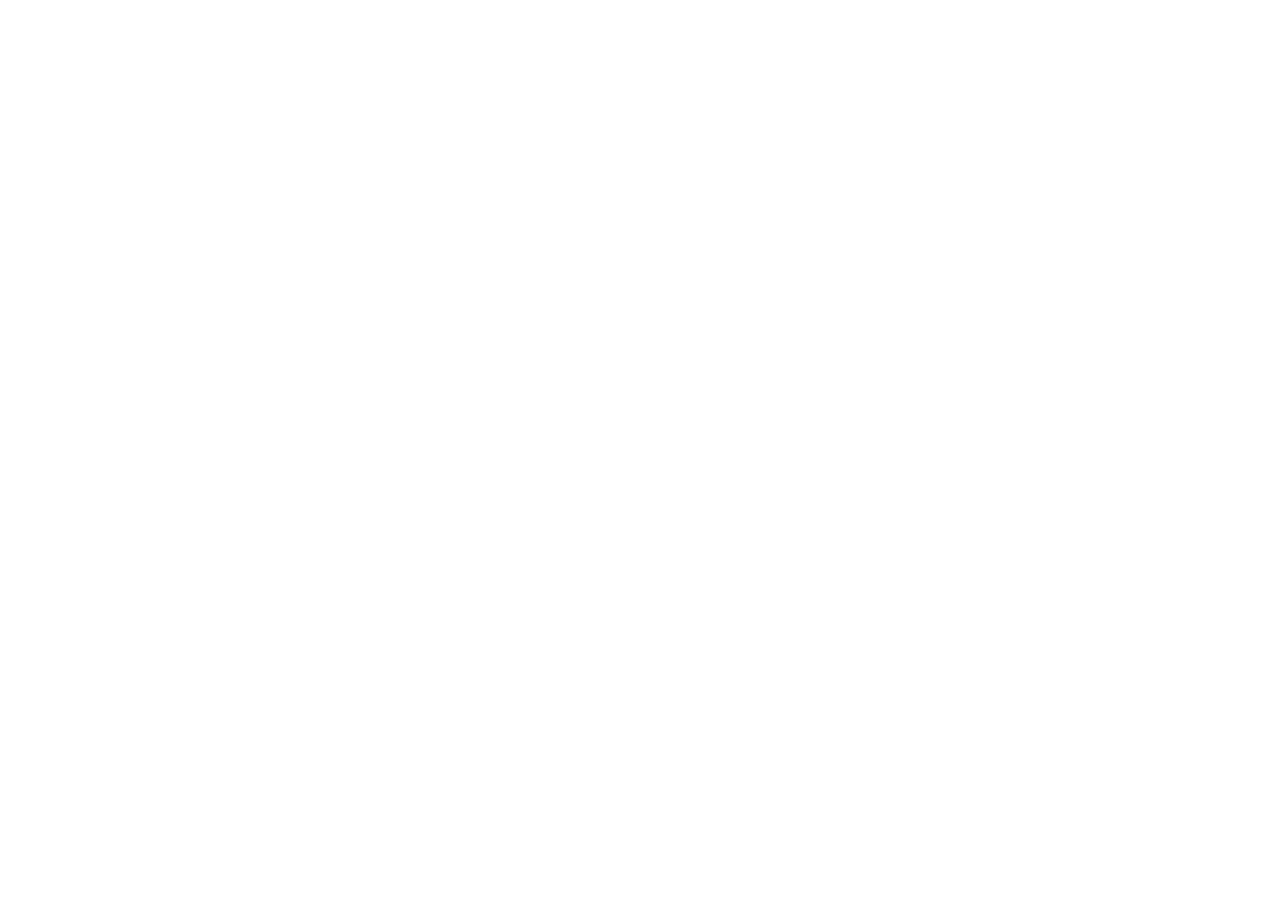
==== commit dd79a870: "Fix GitHub Pages base path for leaderboard" ====
--- a/leaderboard.html
+++ b/leaderboard.html
@@ -17,12 +17,12 @@
     <link rel="preconnect" href="https://fonts.googleapis.com" />
     <link rel="preconnect" href="https://fonts.gstatic.com" crossorigin />
     <link rel="stylesheet" href="https://fonts.googleapis.com/css2?family=IBM+Plex+Sans+Arabic:wght@400;600;700&family=Noto+Kufi+Arabic:wght@700;800;900&family=Noto+Naskh+Arabic:wght@600;700&display=swap" />
-    <link rel="manifest" href="/manifest.webmanifest" />
-    <link rel="apple-touch-icon" href="/apple-touch-icon.png" />
-    <link rel="icon" type="image/png" sizes="192x192" href="/icon-192.png" />
+    <link rel="manifest" href="/waajib-abu-salamah-app/manifest.webmanifest" />
+    <link rel="apple-touch-icon" href="/waajib-abu-salamah-app/apple-touch-icon.png" />
+    <link rel="icon" type="image/png" sizes="192x192" href="/waajib-abu-salamah-app/icon-192.png" />
     <title>ترتيب المتنافسين — تحدي توقعات كأس العالم</title>
-    <script type="module" crossorigin src="/assets/main-Bm7b2b4d.js"></script>
-    <link rel="stylesheet" crossorigin href="/assets/main-BSAA5G1d.css">
+    <script type="module" crossorigin src="/waajib-abu-salamah-app/assets/main-Bq9vZi52.js"></script>
+    <link rel="stylesheet" crossorigin href="/waajib-abu-salamah-app/assets/main-BSAA5G1d.css">
   </head>
   <body>
     <div id="root"></div>
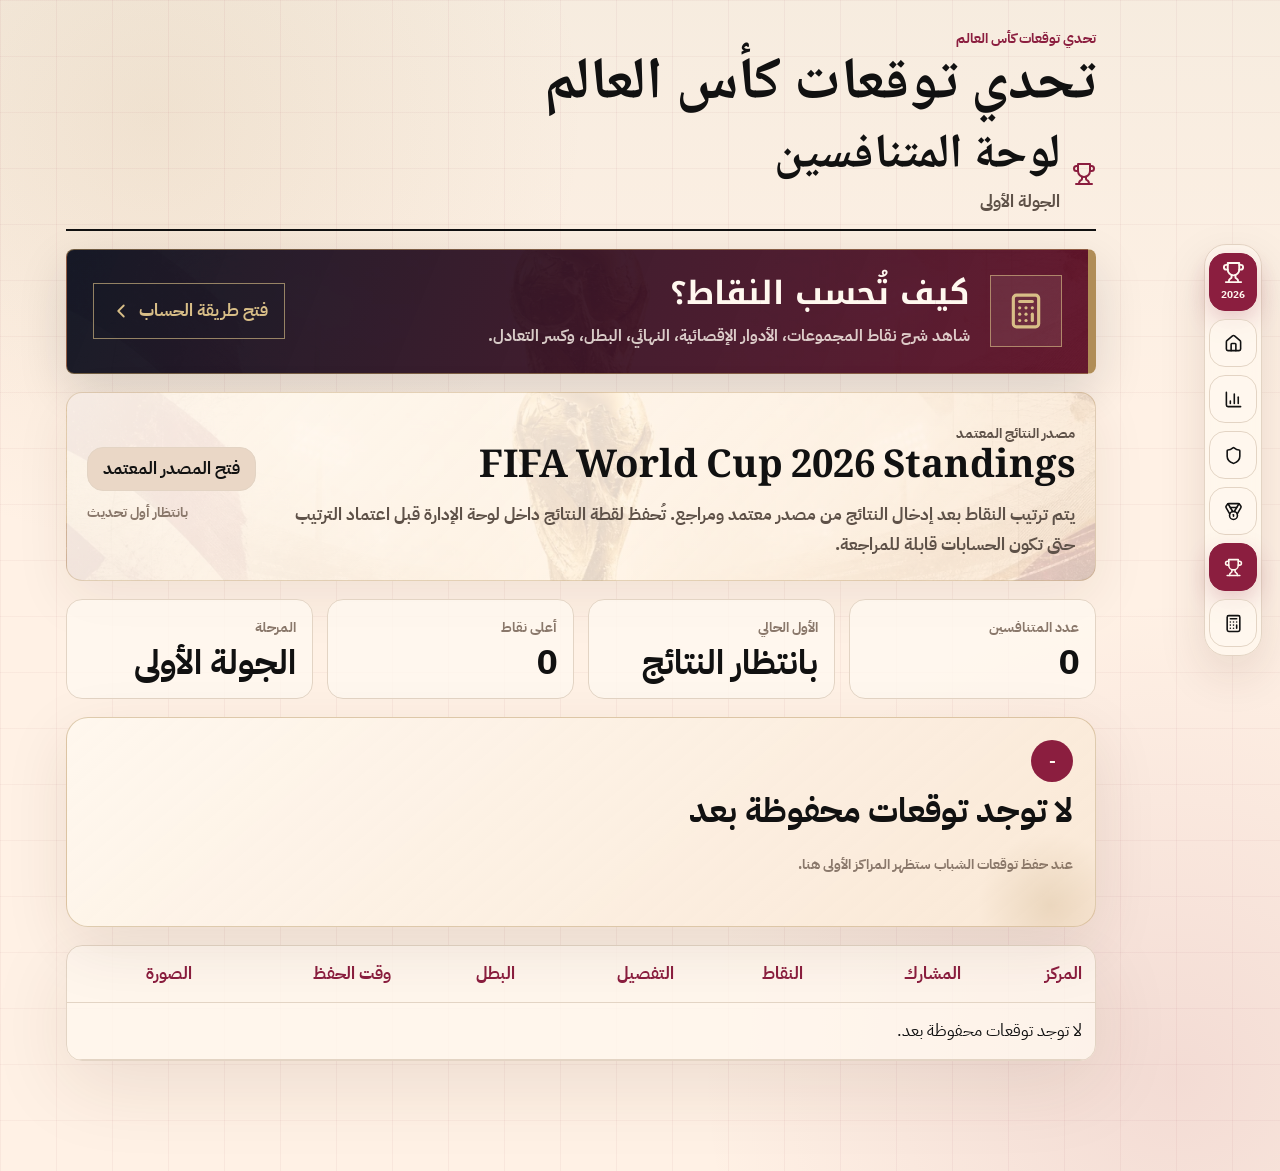
==== commit 084bc15e: "Deploy round of 32 and 16 leaderboard" ====
--- a/leaderboard.html
+++ b/leaderboard.html
@@ -17,12 +17,12 @@
     <link rel="preconnect" href="https://fonts.googleapis.com" />
     <link rel="preconnect" href="https://fonts.gstatic.com" crossorigin />
     <link rel="stylesheet" href="https://fonts.googleapis.com/css2?family=IBM+Plex+Sans+Arabic:wght@400;600;700&family=Noto+Kufi+Arabic:wght@700;800;900&family=Noto+Naskh+Arabic:wght@600;700&display=swap" />
-    <link rel="manifest" href="/waajib-abu-salamah-app/manifest.webmanifest" />
-    <link rel="apple-touch-icon" href="/waajib-abu-salamah-app/apple-touch-icon.png" />
-    <link rel="icon" type="image/png" sizes="192x192" href="/waajib-abu-salamah-app/icon-192.png" />
+    <link rel="manifest" href="/manifest.webmanifest" />
+    <link rel="apple-touch-icon" href="/apple-touch-icon.png" />
+    <link rel="icon" type="image/png" sizes="192x192" href="/icon-192.png" />
     <title>ترتيب المتنافسين — تحدي توقعات كأس العالم</title>
-    <script type="module" crossorigin src="/waajib-abu-salamah-app/assets/main-Bq9vZi52.js"></script>
-    <link rel="stylesheet" crossorigin href="/waajib-abu-salamah-app/assets/main-BSAA5G1d.css">
+    <script type="module" crossorigin src="/assets/main-Clk2OAwW.js"></script>
+    <link rel="stylesheet" crossorigin href="/assets/main-BSAA5G1d.css">
   </head>
   <body>
     <div id="root"></div>
--- a/assets/main-BSAA5G1d.css
+++ b/assets/main-BSAA5G1d.css
@@ -0,0 +1 @@
+:root{color-scheme:light;--paper: #fff1e5;--paper-2: #f8e4d2;--surface-alt: #f8e5d1;--ink: #111111;--muted: #5e5148;--soft-muted: #8a786b;--accent: #8b1e3f;--accent-dark: #5f1029;--gold: #b08d57;--gold-light: #d8be87;--green: #234136;--navy: #141926;--danger: #b23a48;--border: #e3d4c4;--surface: rgba(255, 248, 239, .78);--surface-solid: #fff8ef;--shadow: 0 24px 80px rgba(65, 36, 20, .1);--radius: 16px}*{box-sizing:border-box}html{background:var(--paper)}body{margin:0;min-width:320px;overflow-x:hidden;color:var(--ink);font-family:IBM Plex Sans Arabic,Noto Kufi Arabic,system-ui,sans-serif;font-size:17px;line-height:1.75;background:linear-gradient(90deg,rgba(139,30,63,.05) 1px,transparent 1px) 0 0 / 56px 56px,linear-gradient(180deg,rgba(139,30,63,.045) 1px,transparent 1px) 0 0 / 56px 56px,radial-gradient(circle at 12% 10%,rgba(176,141,87,.12),transparent 28%),radial-gradient(circle at 92% 92%,rgba(139,30,63,.1),transparent 30%),linear-gradient(180deg,rgba(31,111,80,.04),transparent 36%),var(--paper)}body:before{content:"";position:fixed;inset:0;pointer-events:none;background-image:radial-gradient(rgba(17,17,17,.09) .55px,transparent .55px),linear-gradient(180deg,#fff1e500,#fff1e5b8);background-size:7px 7px,100% 100%;opacity:.34;z-index:-1}button,input{font:inherit}button{cursor:pointer}button:disabled{cursor:not-allowed;opacity:.55}button:focus-visible{outline:3px solid var(--accent);outline-offset:2px}.app{min-height:100vh}.rail{position:fixed;top:50%;right:18px;transform:translateY(-50%);width:58px;min-height:0;display:flex;flex-direction:column;gap:8px;align-items:center;padding:8px;border:1px solid var(--border);border-radius:22px;background:#fff8efbd;-webkit-backdrop-filter:blur(16px);backdrop-filter:blur(16px);z-index:40;box-shadow:0 18px 48px #4124141f}.brand,.navIcon{width:48px;min-height:48px;display:inline-flex;align-items:center;justify-content:center;border:1px solid var(--border);border-radius:16px;color:var(--ink);background:#fff8efad;transition:background .15s ease,color .15s ease,border-color .15s ease,transform .12s ease}.brand:hover,.navIcon:hover{border-color:#8b1e3f57;background:#fff8efeb}.brand{height:58px;flex-direction:column;gap:2px;color:var(--surface-solid);background:var(--accent);border-color:var(--accent);box-shadow:0 10px 24px #8b1e3f38}.brand span{font-size:.63rem;font-weight:900}.navIcon.active,.mobileNav button.active{color:#fff8ef;background:var(--accent);border-color:var(--accent);box-shadow:0 10px 24px #8b1e3f38}.surface{width:min(1440px,calc(100vw - 132px));margin:0 auto;padding:26px 118px 110px 0}.topbar{min-height:84px;display:flex;align-items:center;justify-content:space-between;gap:16px;margin-bottom:16px}.homeTopbar{display:grid;grid-template-columns:1fr auto;align-items:center;margin-inline:auto;width:min(1440px,100%)}.topbar h1,.welcome h2,.sectionHeader h2,.shareCard h2,.shareChampion h3{font-family:Noto Naskh Arabic,Noto Kufi Arabic,serif}.welcome h2,.topCenterTitle,.topBrandBadge{font-family:Noto Kufi Arabic,IBM Plex Sans Arabic,system-ui,sans-serif}.topbar h1{margin:0;font-size:clamp(2.2rem,4.6vw,4.2rem);line-height:1}.kicker{margin:0 0 5px;color:var(--accent);font-size:.9rem;font-weight:900}.topActions,.summaryActions,.adminTools,.noticeLine,.stickyBar{display:flex;flex-wrap:wrap;align-items:center;gap:10px}.noticeLine span{min-height:34px;display:inline-flex;align-items:center;padding:0 10px;border:1px solid var(--border);border-radius:var(--radius);color:var(--muted);background:#fff8ef9e;font-size:.78rem;font-weight:800}.topCenterTitle{justify-self:end;color:var(--accent);font-size:.96rem;font-weight:800}.topBrandBadge{justify-self:start;display:inline-flex;align-items:center;min-height:44px;padding:0 16px;border-radius:16px;color:var(--surface-solid);background:var(--accent);font-weight:900;box-shadow:0 12px 30px #8b1e3f33}.primaryBtn,.secondaryBtn,.quietBtn{min-height:44px;display:inline-flex;align-items:center;justify-content:center;gap:8px;padding:0 15px;border-radius:var(--radius);border:1px solid transparent;font-weight:900;text-decoration:none;transition:transform .18s ease,box-shadow .18s ease,background .16s ease,border-color .16s ease,color .16s ease}.primaryBtn{color:#fff8ef;background:var(--accent);border-color:var(--accent)}.primaryBtn:hover{transform:translateY(-2px);box-shadow:0 14px 32px #8b1e3f40}.secondaryBtn{color:var(--ink);background:#ead7c6;border-color:var(--border)}.quietBtn{color:var(--ink);background:#fff8efb3;border-color:var(--border)}.status{margin:0 0 16px;padding:12px 14px;border:1px solid var(--border);border-radius:var(--radius);background:var(--surface-solid);font-weight:800;font-size:1rem;animation:statusSlide .22s ease both}.status.success{color:var(--green);border-color:#1f6f5057}.status.loading{color:#00a;border-color:#2026df38;background:#fff8eff0}.status.error{color:var(--accent);border-color:#8b1e3f57}.welcome{min-height:calc(100vh - 124px)}.homeLanding{min-height:900px;display:grid;gap:38px;align-content:start}.heroGrid{min-height:min(720px,calc(100vh - 150px));display:grid;grid-template-columns:minmax(420px,.46fr) minmax(0,.54fr);gap:42px;align-items:center}.welcomeCopy,.editorialBoard,.groupCard,.matchCard,.championCard,.finalMatch,.shareCard,.tablePanel,.adminGate,.settingsPanel,.setupPanel{border:1px solid var(--border);border-radius:var(--radius);background:var(--surface);box-shadow:var(--shadow)}.welcomeCopy{display:flex;flex-direction:column;justify-content:center;padding:clamp(34px,4vw,56px)}.homeStartCard{min-height:650px;border-radius:28px;background:#fff8efdb;-webkit-backdrop-filter:blur(18px);backdrop-filter:blur(18px);box-shadow:0 24px 80px #4124141a;animation:fadeUp .5s ease both}.pageStack{animation:pageIn .22s ease both}.homeEyebrow{margin:0 0 22px;color:var(--accent);font-size:.88rem;font-weight:900}.welcome h2{margin:0;color:var(--navy);font-size:clamp(3.4rem,5.2vw,5.5rem);font-weight:900;line-height:1.18;letter-spacing:0}.lead{max-width:560px;margin:24px 0 34px;color:var(--navy);font-family:IBM Plex Sans Arabic,system-ui,sans-serif;font-size:clamp(1.55rem,2.3vw,2.3rem);font-weight:900;line-height:1.2;letter-spacing:0;text-transform:uppercase}.nameCard{display:grid;gap:12px;max-width:680px}.nameCard label,.adminGate label,.settingsPanel label{color:var(--muted);font-weight:900}.inputAction{display:grid;grid-template-columns:1fr auto;gap:12px}input{width:100%;min-height:58px;padding:0 20px;border:1px solid var(--border);border-radius:16px;color:var(--ink);background:#fffdf8;outline:none;font-size:1.05rem;font-weight:700}textarea{width:100%;min-height:360px;padding:14px;border:1px solid var(--border);border-radius:var(--radius);color:var(--ink);background:#fffaf4;outline:none;direction:ltr;text-align:left;font:.86rem/1.65 ui-monospace,SFMono-Regular,Menlo,Consolas,monospace;resize:vertical}textarea:focus{border-color:var(--accent);box-shadow:0 0 0 3px #8b1e3f1f}input:focus{border-color:var(--accent);box-shadow:0 0 0 5px #8b1e3f1a}.fieldError{margin:0;color:var(--danger);font-weight:800}.homeNameCard input{border:1.5px solid var(--accent)}.homeStartBtn{min-height:58px;padding-inline:28px;border-radius:16px;font-size:1.05rem}.readyChip{width:fit-content;margin:0;padding:8px 12px;border:1px solid rgba(35,65,54,.24);border-radius:999px;color:var(--green);background:#23413614;font-size:.9rem;font-weight:900}.deadlineChip,.panelHint{margin:0;color:var(--muted);font-weight:900}.deadlineChip{width:fit-content;margin:18px 0 0;padding:10px 14px;border:1px solid rgba(176,141,87,.38);border-radius:999px;background:#b08d571a}.panelHint{padding:10px 12px;border:1px solid var(--border);border-radius:var(--radius);background:#fffaf4d1;font-size:.95rem}.editorialBoard{position:relative;overflow:hidden;display:grid;align-content:space-between;padding:clamp(22px,4vw,42px);background:linear-gradient(150deg,var(--navy) 0%,#2b1e2a 42%,var(--accent) 100%);color:#fff8ef}.homeVisualPanel{min-height:720px;border-radius:32px;border-color:#b08d5759;box-shadow:0 30px 90px #14192638;animation:scaleIn .7s ease both;isolation:isolate}.homeVisualPanel>img{position:absolute;inset:-1px;width:100%;height:100%;object-fit:cover;object-position:50% 50%;filter:saturate(1.12) contrast(1.08) brightness(.92);transform:scale(1.01)}.visualShade{position:absolute;inset:0;background:radial-gradient(circle at 52% 46%,rgba(255,248,239,.04),transparent 42%),linear-gradient(180deg,rgba(20,25,38,.08),transparent 46%,rgba(20,25,38,.18));pointer-events:none}.editorialBoard:after{content:"";position:absolute;inset:18px;border:1px solid rgba(255,248,239,.26);border-radius:24px;pointer-events:none}.homeSteps{display:grid;grid-template-columns:repeat(4,minmax(0,1fr));gap:16px}.homeSteps article{padding:24px;border:1px solid var(--border);border-radius:22px;background:var(--surface-solid);box-shadow:0 14px 40px #4124140f}.homeSteps span{color:var(--gold);font-family:IBM Plex Sans Arabic,sans-serif;font-size:.9rem;font-weight:900}.homeSteps h3{margin:8px 0;color:var(--ink);font-size:1.2rem;line-height:1.45}.homeSteps p{margin:0;color:var(--muted);font-size:.95rem;line-height:1.8}@keyframes fadeUp{0%{opacity:0;transform:translateY(18px)}to{opacity:1;transform:translateY(0)}}@keyframes scaleIn{0%{opacity:0;transform:scale(.98)}to{opacity:1;transform:scale(1)}}@keyframes pageIn{0%{opacity:0;transform:translateY(10px)}to{opacity:1;transform:translateY(0)}}@keyframes statusSlide{0%{opacity:0;transform:translateY(-8px)}to{opacity:1;transform:translateY(0)}}@keyframes selectPulse{0%{transform:scale(1)}40%{transform:scale(1.025)}to{transform:scale(1)}}@media(prefers-reduced-motion:reduce){.homeStartCard,.homeVisualPanel,.pageStack,.status,.finalWinnerGraphic,.teamChoices button.selected,.accuracyTrack span{animation:none}}.progressSteps{display:grid;grid-template-columns:repeat(3,minmax(0,1fr));gap:8px;margin:0 0 18px}.progressSteps button{min-height:46px;display:grid;grid-template-columns:34px minmax(0,1fr);align-items:center;justify-content:stretch;justify-items:start;gap:10px;border:1px solid var(--border);border-radius:var(--radius);color:var(--muted);background:#fff8efb8;font-weight:900;text-align:start}.progressSteps button span{width:26px;height:26px;display:inline-flex;align-items:center;justify-content:center;border-radius:50%;color:#fff8ef;background:var(--muted);font-size:.82rem}.progressSteps button b{min-width:0;display:block;font-size:inherit;line-height:1.25;text-align:start}.progressSteps button.done span,.progressSteps button.active span{background:var(--accent)}.progressSteps button.active{color:var(--ink);border-color:var(--accent);background:#fff8ef}.pageStack{display:grid;gap:18px}.sectionHeader{display:flex;align-items:center;gap:12px;padding-bottom:12px;border-bottom:2px solid var(--ink)}.sectionHeader svg{color:var(--accent)}.sectionHeader h2{margin:0;font-size:clamp(1.65rem,4vw,3rem);line-height:1.08}.sectionHeader p{margin:4px 0 0;color:var(--muted);font-weight:700}.groupsGrid{display:grid;grid-template-columns:repeat(auto-fit,minmax(280px,1fr));gap:14px}.groupCard{overflow:hidden}.groupCard header{display:flex;align-items:center;justify-content:space-between;padding:14px 14px 12px;border-bottom:1px solid var(--border)}.groupCard header span,.roundColumn h3{color:var(--accent);font-weight:900}.groupCard header b{width:32px;height:32px;display:inline-flex;align-items:center;justify-content:center;color:#fff8ef;border-radius:var(--radius);background:var(--ink)}.rankingRows{display:grid;gap:8px;padding:12px}.rankRow{min-height:50px;display:grid;grid-template-columns:32px 44px minmax(0,1fr) 82px;align-items:center;gap:8px;padding:7px;border:1px solid var(--border);border-radius:var(--radius);background:#fffaf4}.rankRow strong{width:26px;height:26px;display:inline-flex;align-items:center;justify-content:center;border-radius:7px;color:#fff8ef;background:var(--green);font-size:.82rem}.flag{width:32px;height:32px;display:inline-flex;align-items:center;justify-content:center;border:1px solid var(--border);border-radius:7px;background:#fff8ef;font-size:1.25rem}.bigFlag{width:58px;height:58px;font-size:2rem}.trophyFlag{width:84px;height:84px;font-size:3rem}.teamName{min-width:0;overflow:hidden;text-overflow:ellipsis;white-space:nowrap;font-size:1.03rem;font-weight:900}.flagMark{width:42px;height:30px;display:inline-flex;align-items:center;justify-content:center;flex:0 0 auto;color:inherit;font-size:1.65rem;line-height:1;vertical-align:middle;filter:drop-shadow(0 2px 3px rgba(17,17,17,.14))}.flagMark svg{width:100%;height:100%;display:block;border-radius:3px;box-shadow:0 0 0 1px #11111124}.flagMark.compact{width:30px;height:22px;font-size:1.22rem}.flagMark.large{width:74px;height:52px;font-size:2.45rem}.flagMark.hero{width:104px;height:74px;font-size:3.4rem}.rankButtons{display:grid;grid-template-columns:repeat(2,34px);gap:6px}.rankButtons button{width:34px;height:34px;display:inline-flex;align-items:center;justify-content:center;border:1px solid var(--border);border-radius:7px;color:var(--ink);background:var(--paper)}.rankButtons .rankUpBtn{color:#faebd7;background:#2e6f40;border-color:#2e6f40}.rankButtons .rankDownBtn{color:#faebd7;background:#b31b1b;border-color:#b31b1b}.stickyBar{position:sticky;bottom:18px;z-index:20;justify-content:center;padding:10px;border:1px solid var(--border);border-radius:var(--radius);background:#fff1e5e6;-webkit-backdrop-filter:blur(18px);backdrop-filter:blur(18px);box-shadow:var(--shadow)}.stickyBar span{color:var(--muted);font-weight:900}.thirdsPanel{display:grid;gap:16px;padding:20px;border:1px solid var(--border);border-radius:var(--radius);background:#fff8efd6;box-shadow:var(--shadow)}.thirdsHeader{display:flex;flex-wrap:wrap;align-items:flex-end;justify-content:space-between;gap:12px}.thirdsPanel h3{margin:0;font-family:Noto Kufi Arabic,IBM Plex Sans Arabic,system-ui,sans-serif;font-size:clamp(1.35rem,3vw,2.1rem);line-height:1.25}.thirdsProgress{display:grid;gap:7px;justify-items:center;min-width:168px}.thirdsCount{min-height:40px;display:inline-flex;align-items:center;padding:0 16px;border-radius:999px;color:#fff8ef;background:var(--accent);font-weight:900;transition:background .2s ease}.thirdsCount.complete{background:var(--green)}.thirdsMeter{width:100%;height:7px;border-radius:999px;background:#8b1e3f24;overflow:hidden}.thirdsMeter i{display:block;height:100%;border-radius:inherit;background:linear-gradient(270deg,var(--accent),var(--gold));transition:width .22s ease}.thirdsGrid{display:grid;grid-template-columns:repeat(auto-fill,minmax(210px,1fr));gap:10px}.thirdCard{min-height:66px;display:flex;align-items:center;gap:10px;padding:10px 12px;border:1px solid var(--border);border-radius:14px;background:#fffaf4;color:var(--ink);text-align:start;transition:border-color .15s ease,background .15s ease,box-shadow .15s ease,opacity .15s ease}.thirdCard:hover{border-color:#23413673}.thirdCheck{width:24px;height:24px;flex:0 0 auto;display:inline-flex;align-items:center;justify-content:center;border:2px solid rgba(94,81,72,.35);border-radius:999px;color:transparent;background:#fffdfa;transition:border-color .15s ease,background .15s ease,color .15s ease}.thirdCard .flagMark{width:38px;height:27px;font-size:1.45rem}.thirdTeam{min-width:0;display:grid}.thirdTeam strong{font-size:1.02rem;line-height:1.3}.thirdTeam small{color:var(--muted);font-size:.8rem;font-weight:800}.thirdCard.selected{border-color:var(--green);color:#fff8ef;background:var(--green);box-shadow:inset 0 0 0 2px #fff8ef38}.thirdCard.selected .thirdCheck{border-color:#fff8ef;background:#fff8ef;color:var(--green)}.thirdCard.selected .thirdTeam small{color:#fff8efdb}.thirdCard.locked{opacity:.5;filter:grayscale(.4)}.thirdCard.locked:hover{border-color:var(--border)}.thirdsHint{margin:0;color:var(--muted);font-size:.92rem;font-weight:800}.transparencyNote{margin:0;padding:12px 14px;border:1px solid rgba(176,141,87,.36);border-radius:var(--radius);color:var(--muted);background:#fff8efc7;font-size:.95rem;font-weight:800}.stickyChampionLine{display:inline-flex;align-items:center;gap:8px}.bracketIntro{display:flex;align-items:center;justify-content:space-between;gap:14px;padding:16px;border:1px solid var(--border);border-radius:var(--radius);background:linear-gradient(90deg,#fff8efeb,#fff1e5b8),var(--trophy-bg) center/cover}.bracketIntro h3{margin:0;font-family:Noto Naskh Arabic,Noto Kufi Arabic,serif;font-size:clamp(1.45rem,3vw,2.5rem);line-height:1.25}.bracketIntro>span,.roundLegend span{min-height:36px;display:inline-flex;align-items:center;padding:0 12px;border-radius:var(--radius);color:#fff8ef;background:var(--accent);font-weight:900;white-space:nowrap}.bracketScroller{overflow-x:auto;padding:4px 0 16px;direction:ltr}.bracketCanvas{min-width:2060px;display:grid;grid-template-columns:minmax(760px,1fr) 340px minmax(760px,1fr);align-items:center;gap:96px;direction:ltr}.bracketSide,.qfBranch,.r16Branch{display:grid;align-items:center;gap:12px;direction:ltr}.bracketSide{grid-template-columns:minmax(520px,1fr) 34px 220px}.bracketSide.right{grid-template-columns:220px 34px minmax(520px,1fr)}.bracketSide.right .semiNode{order:1}.bracketSide.right>.stageConnector{order:2}.bracketSide.right .qfBranches{order:3}.qfBranches,.r16Branches{display:grid;gap:18px}.qfBranch{grid-template-columns:minmax(370px,1fr) 30px 210px}.bracketSide.right .qfBranch{grid-template-columns:210px 30px minmax(370px,1fr)}.bracketSide.right .qfNode{order:1}.bracketSide.right .qfBranch>.stageConnector{order:2}.bracketSide.right .r16Branches{order:3}.r16Branch{grid-template-columns:210px 24px 190px}.bracketSide.right .r16Branch{grid-template-columns:190px 24px 210px}.bracketSide.right .r16Node{order:1}.bracketSide.right .r16Branch>.stageConnector{order:2}.bracketSide.right .r32Group{order:3}.r32Group,.r16Node,.qfNode,.semiNode,.finalColumn{position:relative;display:grid;gap:8px;direction:rtl}.r32Group{padding:10px;border:1px solid rgba(139,30,63,.22);border-radius:var(--radius);background:#fff8efb8}.groupLabel,.r16Node>span,.qfNode>span,.semiNode>span,.finalRibbon{color:var(--accent);font-size:.86rem;font-weight:900}.stageConnector{height:2px;background:linear-gradient(90deg,transparent,rgba(139,30,63,.8),transparent)}.stageConnector:before,.stageConnector:after{content:"";display:block;width:2px;height:56px;margin:-27px auto 0;background:#8b1e3f47}.stageConnector.small:before,.stageConnector.small:after{height:38px;margin-top:-18px}.stageConnector.mini:before,.stageConnector.mini:after{height:26px;margin-top:-12px}.finalColumn{align-self:center;z-index:2;padding:16px;border:2px solid rgba(176,141,87,.52);border-radius:var(--radius);background:linear-gradient(180deg,#fff8efdb,#fff1e5f0),var(--trophy-bg) center/cover;box-shadow:var(--shadow)}.finalWinnerGraphic{position:relative;display:grid;justify-items:center;gap:10px;margin:-4px 0 12px;padding:12px 12px 14px;border:1px solid rgba(216,190,135,.48);border-radius:calc(var(--radius) + 6px);color:#fff8ef;background:radial-gradient(circle at 50% 12%,rgba(216,190,135,.22),transparent 50%),linear-gradient(180deg,#141926f5,#8b1e3fe6);overflow:hidden;box-shadow:0 18px 46px #14192638;animation:trophyRise .52s ease both}.finalWinnerGraphic:before{content:"";position:absolute;inset:8px;border:1px solid rgba(255,248,239,.14);border-radius:calc(var(--radius) + 2px);pointer-events:none}.finalWinnerTrophy{position:relative;z-index:1;width:min(240px,100%);height:150px;object-fit:cover;object-position:50% 46%;border:1px solid rgba(216,190,135,.42);border-radius:20px;filter:saturate(1.12) contrast(1.08) brightness(1.04);box-shadow:0 16px 34px #11111142}.flagMark.finalPosterFlag{display:none}.finalChampionLine{position:relative;z-index:1;width:100%;min-height:56px;display:inline-flex;align-items:center;justify-content:center;gap:12px;padding:8px 12px;border:1px solid rgba(216,190,135,.44);border-radius:18px;color:#fff8ef;background:#8b1e3fd6;font-size:clamp(1.45rem,2vw,2.15rem);font-weight:900;line-height:1.1}.finalWinnerGraphic>strong{position:relative;z-index:1;color:var(--gold-light);font-size:.95rem;text-align:center}@keyframes trophyRise{0%{opacity:0;transform:translateY(12px) scale(.96)}to{opacity:1;transform:translateY(0) scale(1)}}.roundLegend{display:flex;flex-wrap:wrap;gap:8px}.matchCard{min-height:132px;padding:12px;box-shadow:none}.matchCard.r32{min-height:118px;padding:9px}.matchCard.final{min-height:170px;border-color:#b08d57b8;background:#111111db;color:#fff8ef}.matchCard.picked{border-color:#1f6f5066}.matchCard header{display:flex;align-items:center;justify-content:space-between;gap:8px;margin-bottom:8px}.matchCard header b{color:var(--accent)}.matchCard header span{color:var(--muted);font-size:.82rem;font-weight:800}.teamChoices{display:grid;gap:8px}.teamChoices button{min-height:48px;display:grid;grid-template-columns:46px minmax(0,1fr) 22px;align-items:center;gap:8px;padding:6px 8px;border:1px solid var(--border);border-radius:var(--radius);color:var(--ink);background:#fffaf4;text-align:start;font-size:.98rem;font-weight:900;transition:background .15s ease,border-color .15s ease,transform .1s ease,box-shadow .15s ease}.teamChoices button:hover:not(:disabled):not(.selected){border-color:var(--accent);background:#8b1e3f0f}.teamChoices button.selected{color:#fff8ef;background:var(--green);border-color:var(--green);box-shadow:inset 0 0 0 2px #fff8ef57,0 10px 24px #1f6f5033;animation:selectPulse .28s ease both}.championLayout,.shareFinalists,.adminGate,.settingsPanel{display:grid;grid-template-columns:repeat(2,minmax(0,1fr));gap:14px}.finalMatch,.championCard{min-height:320px;display:flex;flex-direction:column;justify-content:center;padding:clamp(22px,4vw,46px)}.finalTeams{display:grid;grid-template-columns:repeat(2,minmax(0,1fr));gap:12px}.finalTeams div,.shareFinalists div{min-height:120px;display:grid;place-items:center;gap:10px;padding:18px;border:1px solid var(--border);border-radius:var(--radius);background:#fffaf4;text-align:center;font-weight:900}.championCard{position:relative;overflow:hidden;align-items:center;color:#fff8ef;background:linear-gradient(135deg,#111111e0,#8b1e3fc7),var(--trophy-bg) center/cover;text-align:center}.championCard>img{position:absolute;inset:auto -8% -18% auto;width:min(520px,90%);opacity:.34;pointer-events:none}.championCard>*:not(img){position:relative;z-index:1}.championCard p{color:#e9c98c;font-weight:900}.championCard h2{margin:10px 0 0;font-size:clamp(2rem,7vw,5rem);line-height:1}.summaryActions{justify-content:flex-start}.shareCard{width:min(1180px,100%);margin:0 auto;padding:clamp(22px,4vw,42px);background:linear-gradient(180deg,#fff8eff0,#fff1e5f7),var(--trophy-bg) center top / cover,var(--paper);box-shadow:0 30px 80px #11111129}.exportCanvasHost{position:fixed;top:0;left:-100000px;width:2600px;pointer-events:none;opacity:1;z-index:0}.exportShareCard{width:2600px!important;max-width:none!important;padding:48px!important}.shareCard header{display:flex;align-items:flex-start;justify-content:space-between;gap:14px;padding-bottom:18px;border-bottom:2px solid var(--ink)}.shareCard h2{margin:0;font-size:clamp(2.2rem,6vw,5rem);line-height:.95}.shareHeaderChampion{min-width:170px;display:grid;gap:2px;justify-items:end;padding:10px 12px;border:1px solid rgba(139,30,63,.28);border-radius:var(--radius);background:#fffaf4c7}.shareHeaderChampion span{color:var(--accent);font-size:.84rem;font-weight:900}.shareHeaderChampion strong{font-size:1.35rem}.shareGroups,.shareKnockout,.shareBracket{display:grid;gap:12px;margin-top:20px}.shareGroups h3,.shareKnockout h3,.shareBracket h3{margin:0;font-family:Noto Naskh Arabic,Noto Kufi Arabic,serif;font-size:clamp(1.55rem,3vw,2.45rem);line-height:1.15}.shareGroupsGrid{display:grid;grid-template-columns:repeat(4,minmax(0,1fr));gap:10px}.shareGroupCard{display:grid;gap:5px;padding:11px;border:1px solid var(--border);border-radius:var(--radius);background:#fffaf4e6}.shareGroupCard b{color:var(--accent);font-size:1rem}.shareGroupCard span,.shareMatch span,.shareFinalists span{display:inline-flex;align-items:center;gap:6px;color:var(--muted);font-weight:900}.shareGroupCard span{min-height:26px;font-size:.92rem}.shareGroupCard em{width:22px;height:22px;display:inline-flex;align-items:center;justify-content:center;border-radius:50%;color:#fff8ef;background:var(--green);font-style:normal;font-size:.78rem}.shareKnockoutBoard{display:grid;grid-template-columns:1.45fr 1.15fr .95fr .8fr .72fr;gap:10px;align-items:start}.shareBracketFrame{overflow-x:auto;padding:4px 0 12px;direction:ltr}.shareBracketFrame .bracketCanvas{min-width:1980px;grid-template-columns:minmax(700px,1fr) 320px minmax(700px,1fr);gap:88px}.shareBracketFrame .matchCard{background:#fffaf4eb}.shareBracketFrame .matchCard.final{background:#111111db}.shareBracketFrame .matchCard.readonly button{cursor:default}.shareRound{display:grid;align-content:start;gap:8px;padding:11px;border:1px solid var(--border);border-radius:var(--radius);background:#fffaf4e0}.shareRound>b{color:var(--accent);font-size:1.02rem}.shareRound>div{display:grid;gap:7px}.shareMatch{display:grid;gap:5px;padding:8px;border:1px solid rgba(217,199,184,.8);border-radius:7px;background:#fff8efd1}.shareMatch span{min-height:25px;font-size:.86rem}.shareMatch span.winner{color:var(--ink)}.shareMatch strong{display:inline-flex;align-items:center;gap:5px;width:fit-content;margin-top:2px;padding:4px 7px;border-radius:999px;color:#fff8ef;background:var(--green);font-size:.78rem}.shareChampion{position:relative;overflow:hidden;display:grid;grid-template-columns:auto auto 1fr;gap:18px;align-items:center;margin-top:22px;padding:22px;border-radius:var(--radius);color:#fff8ef;background:var(--accent)}.shareChampionBackdrop{position:absolute;inset:-30% auto auto -10%;width:440px;opacity:.18;pointer-events:none}.shareChampionTrophy{position:relative;z-index:1;width:152px;height:108px;object-fit:cover;object-position:50% 46%;border:1px solid rgba(216,190,135,.42);border-radius:18px;box-shadow:0 14px 34px #1113}.shareChampion>*:not(.shareChampionBackdrop){position:relative;z-index:1}.shareChampion p,.shareChampion h3{margin:0}.shareChampion p{color:#f7dca0;font-weight:900}.shareChampion h3{font-size:clamp(2rem,5vw,4rem)}.shareFinalists{display:flex;flex-wrap:wrap;gap:8px;margin-top:10px}.shareFinalists span{padding:5px 8px;border:1px solid rgba(255,248,239,.28);border-radius:999px;color:#fff8ef;background:#1111112e;font-size:.92rem}.exportShareCard h2{font-size:5rem}.exportShareCard .shareGroupsGrid{grid-template-columns:repeat(6,minmax(0,1fr))!important}.exportShareCard .shareBracketFrame{overflow:visible}.exportShareCard .shareBracketFrame .bracketCanvas{min-width:2336px!important;grid-template-columns:minmax(920px,1fr) 320px minmax(920px,1fr)!important;gap:88px!important}.exportShareCard .shareChampion{grid-template-columns:1fr!important;justify-items:center;gap:16px;min-height:310px;padding:32px 40px 38px;text-align:center}.exportShareCard .teamChoices button.selected{box-shadow:none!important}.exportShareCard .finalWinnerGraphic{min-height:420px;padding:34px 24px 28px;align-content:center}.exportShareCard .finalWinnerTrophy{position:absolute;inset:34px 26px auto;width:auto;height:188px;opacity:.18;filter:saturate(1.05) contrast(1.02) brightness(1.12);box-shadow:none}.exportShareCard .flagMark.finalPosterFlag{position:relative;z-index:2;width:240px;height:168px;display:inline-flex;font-size:7.4rem;filter:drop-shadow(0 20px 34px rgba(17,17,17,.24))}.exportShareCard .finalChampionLine{min-height:auto;padding:0;border:0;color:#fff8ef;background:transparent;font-size:2.65rem}.exportShareCard .finalChampionLine .flagMark{display:none}.exportShareCard .shareChampionTrophy{position:absolute;inset:18px auto auto 28px;width:220px;height:154px;border-radius:22px;opacity:.62}.exportShareCard .shareChampion .flagMark.hero{width:260px;height:182px;font-size:8rem;filter:drop-shadow(0 18px 34px rgba(17,17,17,.26))}.exportShareCard .shareChampion p{font-size:1.45rem}.exportShareCard .shareChampion h3{font-size:5.5rem;line-height:1.05}.exportShareCard .shareFinalists{justify-content:center}.tablePanel{overflow-x:auto}.leaderboardHero,.leaderStats,.podiumGrid{display:grid;gap:14px}.leaderboardHero{grid-template-columns:minmax(0,1fr) auto;align-items:center;padding:20px;border:1px solid rgba(176,141,87,.34);border-radius:var(--radius);background:linear-gradient(135deg,#fff8eff0,#fff1e5c7),var(--trophy-bg) center/cover;box-shadow:0 18px 54px #41241414}.leaderboardHero h3{margin:0;font-family:Noto Naskh Arabic,Noto Kufi Arabic,serif;font-size:clamp(1.65rem,3vw,2.6rem);line-height:1.2}.leaderboardHero p{max-width:780px;margin:8px 0 0;color:var(--muted);font-weight:700}.sourceActions{display:grid;justify-items:end;gap:10px}.sourceActions span{color:var(--soft-muted);font-size:.86rem;font-weight:800}.scoringMethodCallout{width:100%;min-height:116px;display:grid;grid-template-columns:auto minmax(0,1fr) auto;align-items:center;gap:20px;padding:22px 26px;border:1px solid rgba(176,141,87,.58);border-inline-start:8px solid var(--gold);border-radius:8px;color:#fff8ef;background:linear-gradient(112deg,#141926fa,#5f1029f0),var(--trophy-bg) center 44%/cover;box-shadow:0 18px 50px #14192624;text-align:start;cursor:pointer;transition:transform .16s ease,box-shadow .16s ease,border-color .16s ease}.scoringMethodCallout:hover{transform:translateY(-2px);border-color:var(--gold-light);box-shadow:0 22px 58px #14192633}.scoringMethodCallout:active{transform:translateY(0)}.scoringMethodIcon{width:72px;height:72px;display:grid;place-items:center;border:1px solid rgba(216,190,135,.62);color:var(--gold-light);background:#fff8ef14}.scoringMethodCopy{display:grid;gap:7px}.scoringMethodCopy strong{color:#fff8ef;font-family:Noto Kufi Arabic,IBM Plex Sans Arabic,sans-serif;font-size:clamp(1.35rem,3vw,2rem);line-height:1.4}.scoringMethodCopy small{max-width:760px;color:#fff8efcc;font-size:.98rem;font-weight:700;line-height:1.75}.scoringMethodAction{display:inline-flex;align-items:center;gap:7px;padding:12px 16px;border:1px solid rgba(216,190,135,.64);color:var(--gold-light);background:#14192642;font-weight:950;white-space:nowrap}.scoringGuide{gap:0;overflow:hidden;border-block:1px solid rgba(176,141,87,.32)}.scoringGuideHero{display:grid;grid-template-columns:minmax(0,1fr) auto;align-items:center;gap:32px;padding:54px clamp(20px,5vw,72px);color:#fff8ef;background:linear-gradient(116deg,#141926fa,#234136f0),var(--trophy-bg) center 42%/cover;border-bottom:5px solid var(--gold)}.scoringGuideHero h2{margin:0;max-width:780px;font-family:Noto Kufi Arabic,IBM Plex Sans Arabic,sans-serif;font-size:clamp(2.8rem,7vw,5.8rem);line-height:1.18}.scoringGuideHero p{max-width:820px;margin:18px 0 0;color:#fff8efd6;font-size:clamp(1.05rem,2vw,1.4rem);font-weight:700;line-height:1.9}.scoringGuideHero>svg{width:104px;height:104px;padding:22px;border:1px solid rgba(216,190,135,.52);color:var(--gold-light)}.guideBand{padding:46px clamp(20px,5vw,72px);border-bottom:1px solid var(--border);background:#fff8ef85}.guideBand:nth-of-type(2n){background:#f8e5d14d}.guideBandHeading{max-width:920px;margin-bottom:28px}.guideBandHeading>span{color:var(--accent);font-size:.9rem;font-weight:950}.guideBandHeading h3{margin:5px 0 0;color:var(--navy);font-family:Noto Kufi Arabic,IBM Plex Sans Arabic,sans-serif;font-size:clamp(1.8rem,4vw,3rem);line-height:1.35}.guideBandHeading p{margin:12px 0 0;color:var(--muted);font-size:1.08rem;font-weight:700;line-height:1.9}.phaseRail{display:grid;grid-template-columns:1fr auto 1fr auto 1fr;align-items:stretch;gap:16px}.phaseStop{min-height:126px;display:grid;grid-template-columns:auto 1fr;align-items:center;gap:18px;padding:20px;border:1px solid var(--border);border-top:5px solid var(--navy);border-radius:8px;background:#fffdf8d1}.phaseStop.burgundy{border-top-color:var(--accent)}.phaseStop>b{color:var(--gold);font-family:Inter,sans-serif;font-size:2.1rem}.phaseStop h4,.phaseStop p{margin:0}.phaseStop h4{color:var(--ink);font-size:1.15rem}.phaseStop p{margin-top:5px;color:var(--muted);font-weight:700}.phaseArrow{align-self:center;color:var(--accent);font-size:2rem;font-weight:900}.comparisonLayout{display:grid;grid-template-columns:minmax(0,1.15fr) minmax(330px,.85fr);gap:28px;align-items:stretch}.pairNetwork{position:relative;min-height:370px;overflow:hidden;border:1px solid rgba(176,141,87,.42);border-radius:8px;background:linear-gradient(#fff8efdb,#fff8efdb),repeating-linear-gradient(90deg,transparent 0 55px,rgba(139,30,63,.08) 56px)}.pairNetwork svg{position:absolute;inset:34px 8%;width:84%;height:calc(100% - 68px)}.pairNetwork line{fill:none;stroke:#b08d57d1;stroke-width:.7;stroke-dasharray:2 2;vector-effect:non-scaling-stroke}.networkTeam{position:absolute;z-index:1;min-width:116px;padding:12px 16px;border:2px solid var(--navy);border-radius:999px;background:#fff8ef;color:var(--navy);text-align:center;font-weight:950;box-shadow:0 8px 22px #1419261a;transform:translate(-50%,-50%)}.teamArgentina{top:18%;left:75%}.teamAustria{top:18%;left:25%}.teamAlgeria{top:82%;left:75%}.teamJordan{top:82%;left:25%}.pairList{display:grid;grid-template-columns:repeat(2,minmax(0,1fr));gap:10px;margin:0;padding:0;list-style:none}.pairExamples{display:grid;align-content:start;gap:12px}.pairList li{min-height:82px;display:grid;grid-template-columns:auto 1fr;align-content:center;column-gap:10px;padding:12px;border-inline-start:4px solid var(--accent);background:#fffdf8d6}.pairList li>span{grid-row:1 / 4;align-self:center;color:var(--gold);font-family:Inter,sans-serif;font-size:1.45rem;font-weight:900}.pairList b{color:var(--ink);font-size:.98rem}.pairList small{color:var(--muted);font-weight:800}.comparisonClarifier{margin:0;padding:10px 12px;border-inline-start:3px solid var(--gold);color:var(--muted);font-size:.86rem;font-weight:800;line-height:1.7}.comparisonTotal{display:flex;align-items:baseline;justify-content:center;flex-wrap:wrap;gap:12px;margin-top:30px;padding:22px;border-block:2px solid var(--navy);color:var(--muted)}.comparisonTotal strong{color:var(--accent);font-family:Inter,sans-serif;font-size:clamp(2.3rem,5vw,4rem);line-height:1}.comparisonTotal b{color:var(--navy);font-size:1.6rem}.comparisonTotal>svg{color:var(--gold)}.comparisonTotal span{font-weight:900}.excludedBand{background:var(--navy)!important;color:#fff8ef}.excludedBand .guideBandHeading h3,.excludedBand .guideBandHeading p{color:#fff8ef}.excludedBand .guideBandHeading>span{color:var(--gold-light)}.tieExample{display:grid;grid-template-columns:1fr auto 1fr;align-items:center;gap:24px;max-width:900px;margin-inline:auto}.tieTeam{display:grid;gap:7px;padding:22px;border:1px solid rgba(216,190,135,.44);background:#fff8ef12}.tieTeam b{color:var(--gold-light);font-size:1.18rem}.tieTeam span{color:#fff8efd1;font-weight:700}.pauseMark{display:grid;justify-items:center;gap:6px;color:var(--gold-light)}.goldNote{max-width:920px;margin:28px auto 0;padding-top:22px;border-top:1px solid rgba(216,190,135,.36);color:var(--gold-light);text-align:center;font-size:1.08rem;font-weight:900;line-height:1.8}.formulaBand{display:grid;grid-template-columns:minmax(250px,.7fr) minmax(0,1.3fr);align-items:center;gap:32px}.formulaBand .guideBandHeading{margin-bottom:0}.formulaLine{display:flex;align-items:center;justify-content:center;flex-wrap:wrap;gap:14px;min-height:150px;padding:26px;border:1px solid rgba(176,141,87,.52);background:#fffdf8d6;color:var(--navy)}.formulaLine svg{color:var(--accent)}.formulaLine strong{font-size:clamp(1.05rem,2vw,1.35rem)}.formulaLine span{color:var(--accent);font-family:Inter,sans-serif;font-size:2rem;font-weight:900}.yaqubExample{background:linear-gradient(#fff1e5f0,#fff1e5f0),var(--trophy-bg) center/cover!important}.exampleEquation{display:flex;align-items:center;justify-content:center;flex-wrap:wrap;gap:22px;padding:28px 0;border-block:1px solid var(--border)}.exampleEquation>div{display:grid;justify-items:center;gap:5px}.exampleEquation strong{color:var(--navy);font-family:Inter,sans-serif;font-size:clamp(3rem,7vw,5.8rem);line-height:1}.exampleEquation span{color:var(--muted);font-weight:900}.exampleEquation>b{color:var(--accent);font-size:2rem}.exampleEquation .exampleResult strong{color:var(--accent)}.accuracyMeter{max-width:920px;margin:30px auto 0}.accuracyMeterLabels{display:flex;justify-content:space-between;color:var(--muted);font-family:Inter,sans-serif;font-weight:900}.accuracyMeterLabels strong{color:var(--accent);font-size:1.35rem}.accuracyTrack{height:22px;margin-top:8px;overflow:hidden;border:1px solid var(--border);background:#1419261a}.accuracyTrack span{display:block;width:0;height:100%;background:linear-gradient(90deg,var(--green),var(--gold),var(--accent));animation:accuracy-fill .9s ease-out both}@keyframes accuracy-fill{0%{width:0}}.excludedCount{margin:18px 0 0;color:var(--muted);text-align:center;font-weight:800}.replacementFlow{display:grid;grid-template-columns:1fr auto 1fr;align-items:center;gap:24px;max-width:860px;margin-inline:auto}.replacementFlow>div{display:grid;justify-items:center;gap:6px;padding:26px;border-top:5px solid var(--gold);background:#fffdf8db}.replacementFlow .nextAccuracy{border-top-color:var(--accent)}.replacementFlow span{color:var(--muted);font-weight:800}.replacementFlow strong{color:var(--navy);font-size:2rem}.replacementFlow svg{color:var(--accent)}.replacementBand>p{max-width:880px;margin:24px auto 0;color:var(--muted);text-align:center;font-weight:800;line-height:1.8}.officialPointsGrid{display:grid;grid-template-columns:repeat(3,minmax(0,1fr));gap:18px}.officialPointsGrid article{min-height:240px;display:grid;align-content:center;justify-items:center;gap:3px;padding:26px;border:1px solid var(--border);border-top:7px solid var(--green);border-radius:8px;background:#fffdf8d6;text-align:center}.officialPointsGrid .positionPoints{border-top-color:var(--accent)}.officialPointsGrid .thirdPoints{border-top-color:var(--gold)}.officialPointsGrid strong{color:var(--navy);font-family:Inter,sans-serif;font-size:clamp(4rem,8vw,6.6rem);line-height:1}.officialPointsGrid h4{margin:4px 0 10px;color:var(--accent);font-size:1.35rem}.officialPointsGrid p{margin:0;color:var(--muted);font-weight:700;line-height:1.8}.knockoutPointsBand{color:#fff8ef;background:linear-gradient(120deg,#141926fa,#5f1029f0),var(--trophy-bg) center/cover!important}.knockoutPointsBand .guideBandHeading h3,.knockoutPointsBand .guideBandHeading p{color:#fff8ef}.knockoutPointsBand .guideBandHeading>span{color:var(--gold-light)}.knockoutPointsGrid{display:grid;grid-template-columns:repeat(3,minmax(0,1fr));gap:18px}.knockoutPointsGrid article{min-height:178px;display:grid;grid-template-columns:auto 1fr;align-items:center;gap:20px;padding:24px;border:1px solid rgba(216,190,135,.38);border-radius:8px;background:#fff8ef14}.knockoutPointsGrid strong{color:var(--gold-light);font-family:Inter,sans-serif;font-size:clamp(3.5rem,7vw,5.5rem);line-height:1}.knockoutPointsGrid h4,.knockoutPointsGrid p{margin:0}.knockoutPointsGrid h4{color:#fff8ef;font-size:1.2rem}.knockoutPointsGrid p{margin-top:7px;color:#fff8efc7;font-weight:700;line-height:1.75}.tieBreakerSteps{display:grid;grid-template-columns:repeat(4,minmax(0,1fr));gap:14px;margin:0;padding:0;list-style:none}.tieBreakerSteps li{min-height:120px;display:grid;align-content:center;gap:8px;padding:18px;border-inline-start:5px solid var(--accent);background:#fffdf8d6}.tieBreakerSteps span{color:var(--gold);font-family:Inter,sans-serif;font-size:1.7rem;font-weight:900}.tieBreakerSteps b{color:var(--navy);line-height:1.55}.guideActions{display:flex;justify-content:center;flex-wrap:wrap;gap:12px;padding:34px 20px;background:var(--paper)}.leaderStats{grid-template-columns:repeat(4,minmax(0,1fr))}.provisionalNotice{display:flex;align-items:center;gap:12px;padding:14px 18px;border:1px solid rgba(176,141,87,.48);border-radius:8px;background:#d8be872e;color:var(--muted);font-weight:800}.provisionalNotice strong{flex:0 0 auto;color:var(--accent);font-weight:950}.leaderStats>div{min-height:96px;display:grid;align-content:center;gap:4px;padding:16px;border:1px solid var(--border);border-radius:var(--radius);background:#fff8efd1}.leaderStats span,.podiumCard p,.podiumCard small{color:var(--soft-muted);font-size:.86rem;font-weight:900}.leaderStats strong{color:var(--ink);font-size:clamp(1.35rem,3vw,2.1rem);line-height:1.15}.podiumGrid{grid-template-columns:repeat(3,minmax(0,1fr))}.podiumCard{position:relative;min-height:210px;display:grid;align-content:start;gap:8px;padding:22px;overflow:hidden;border:1px solid rgba(176,141,87,.42);border-radius:22px;background:linear-gradient(140deg,#fff8eff0,#f8e5d1bd),var(--paper);box-shadow:0 20px 64px #4124141a}.podiumCard:after{content:"";position:absolute;inset:auto -30px -54px auto;width:150px;height:150px;border-radius:999px;background:radial-gradient(circle,rgba(176,141,87,.2),transparent 68%)}.podiumCard.rank1{border-color:#b08d57b8;background:linear-gradient(140deg,#b08d5733,#fff8eff0),var(--paper)}.podiumCard.rank2{border-color:#14192633}.podiumCard.rank3{border-color:#8b1e3f47}.podiumCard.empty{grid-column:1 / -1}.rankBadge,.tableRank{width:42px;height:42px;display:inline-flex;align-items:center;justify-content:center;border-radius:999px;color:#fff8ef;background:var(--accent);font-weight:950}.podiumCard h3{margin:0;font-size:clamp(1.45rem,3vw,2.15rem);line-height:1.2}.podiumCard>strong{color:var(--green);font-size:clamp(1.5rem,3vw,2.5rem);line-height:1}.podiumChampion{display:inline-flex;align-items:center;gap:8px;color:var(--muted);font-weight:900}.podiumDownloadBtn{width:100%;justify-content:center;margin-top:2px;border-color:#8b1e3f40;background:#fff8efb8}table{width:100%;border-collapse:collapse;min-width:620px}th,td{padding:13px;border-bottom:1px solid var(--border);text-align:start}th{color:var(--accent)}.participantCell,.championCell{display:inline-flex;align-items:center;gap:10px}.participantCell{flex-wrap:wrap}.participantCell strong,.championCell strong{color:var(--ink);font-size:1rem}.participantCell span{color:var(--soft-muted);font-size:.82rem;font-weight:800}.championCell{min-width:140px;padding:6px 10px;border:1px solid rgba(176,141,87,.28);border-radius:999px;background:#b08d571a}.tableActionBtn{min-height:38px;white-space:nowrap}.adminGate,.settingsPanel{align-items:end;padding:14px}.adminGate label,.settingsPanel label{display:grid;gap:7px}.searchBox{min-width:min(360px,100%);display:flex;align-items:center;gap:8px;padding:0 10px;border:1px solid var(--border);border-radius:var(--radius);background:#fffaf4}.searchBox input{border:0;background:transparent;box-shadow:none}.toggleLine{display:flex!important;grid-template-columns:none;align-items:center;gap:10px}.toggleLine input{width:18px;min-height:18px}.setupPanel{display:grid;gap:12px;padding:16px}.setupPanel header,.setupStats,.setupErrors{display:flex;flex-wrap:wrap;align-items:center;justify-content:space-between;gap:10px}.setupPanel h3{margin:0;font-family:Noto Naskh Arabic,Noto Kufi Arabic,serif;font-size:clamp(1.35rem,3vw,2.1rem)}.setupStatus,.setupStats span,.setupErrors span{min-height:32px;display:inline-flex;align-items:center;padding:0 10px;border-radius:var(--radius);border:1px solid var(--border);background:#fffaf4;color:var(--muted);font-size:.78rem;font-weight:900}.setupStatus.ok{color:var(--green);border-color:#1f6f5052}.setupStatus.bad,.setupErrors span{color:var(--accent);border-color:#8b1e3f52}.mobileNav{position:fixed;inset:auto 10px 10px;display:none;grid-template-columns:repeat(6,1fr);gap:6px;padding:8px;border:1px solid var(--border);border-radius:var(--radius);background:#fff1e5eb;-webkit-backdrop-filter:blur(18px);backdrop-filter:blur(18px);z-index:30}.mobileNav button{min-width:0;min-height:48px;display:inline-flex;flex-direction:column;align-items:center;justify-content:center;gap:2px;border:1px solid transparent;border-radius:var(--radius);color:var(--muted);background:transparent;font-weight:900;transition:background .15s ease,color .15s ease,transform .12s ease,border-color .15s ease}.mobileNav button:active{transform:scale(.94)}.mobileNav span{max-width:100%;overflow:hidden;text-overflow:ellipsis;white-space:nowrap;font-size:.62rem}@media(max-width:980px){body{font-size:18px}.app{grid-template-columns:1fr}.rail{display:none}.mobileNav{display:grid}.surface{width:min(1440px,100%);padding:16px 14px 94px}.topbar,.welcome,.championLayout,.adminGate,.settingsPanel{grid-template-columns:1fr}.topbar{display:grid}.homeTopbar{grid-template-columns:1fr;justify-items:stretch;gap:10px}.topBrandBadge,.topCenterTitle{justify-self:stretch;justify-content:center;text-align:center}.welcome{min-height:auto}.heroGrid{min-height:auto;grid-template-columns:1fr}.homeVisualPanel{order:-1;min-height:520px}.homeSteps{display:flex;overflow-x:auto;scroll-snap-type:x mandatory;padding-bottom:4px}.homeSteps article{min-width:260px;scroll-snap-align:start}.editorialBoard:not(.homeVisualPanel){min-height:420px}.stickyBar{position:static;bottom:78px;margin-top:14px}.progressSteps{grid-template-columns:repeat(2,1fr)}.bracketCanvas{min-width:1980px;grid-template-columns:minmax(700px,1fr) 320px minmax(700px,1fr);gap:88px}.shareGroupsGrid,.shareKnockoutBoard{grid-template-columns:repeat(2,minmax(0,1fr))}.leaderboardHero,.leaderStats,.podiumGrid{grid-template-columns:1fr}.sourceActions{justify-items:stretch}.scoringMethodCallout{grid-template-columns:auto minmax(0,1fr)}.scoringMethodAction{grid-column:1 / -1;justify-content:center}.phaseRail,.comparisonLayout,.formulaBand,.officialPointsGrid,.knockoutPointsGrid,.tieBreakerSteps{grid-template-columns:1fr}.phaseArrow{justify-self:center;transform:rotate(-90deg)}.formulaBand .guideBandHeading{margin-bottom:14px}}@media(max-width:620px){.welcomeCopy{padding:24px}.homeStartCard{min-height:auto;border-radius:22px}.welcome h2{font-size:2.75rem;line-height:1.22}.inputAction,.finalTeams,.shareFinalists,.miniGroups,.shareChampion{grid-template-columns:1fr}.topbar h1{font-size:2.45rem}.lead{font-size:1.55rem}.homeVisualPanel{min-height:420px;border-radius:24px}.rankRow{grid-template-columns:30px 44px minmax(0,1fr)}.rankButtons{grid-column:1 / -1;grid-template-columns:repeat(2,1fr)}.rankButtons button{width:100%}.stickyBar{justify-content:stretch}.stickyBar .primaryBtn,.stickyBar .secondaryBtn{flex:1}.mobileNav span{display:block;font-size:.52rem}.scoringMethodCallout{grid-template-columns:1fr;justify-items:center;padding:22px 18px;text-align:center}.scoringMethodCopy{justify-items:center}.scoringMethodAction{width:100%}.scoringGuideHero{grid-template-columns:1fr;gap:18px;padding-block:38px}.scoringGuideHero>svg{width:78px;height:78px;order:-1}.guideBand{padding-block:34px}.guideBandHeading h3{font-size:1.72rem}.comparisonLayout{gap:18px}.pairNetwork{min-height:300px}.networkTeam{min-width:92px;padding:9px 11px;font-size:.8rem}.pairList{grid-template-columns:1fr}.comparisonTotal{justify-content:flex-start}.tieExample,.replacementFlow{grid-template-columns:1fr}.pauseMark,.replacementFlow>svg{transform:rotate(-90deg)}.formulaLine{min-height:auto;justify-content:flex-start}.exampleEquation{gap:12px}.exampleEquation strong{font-size:3rem}.progressSteps{grid-template-columns:1fr}.teamName,.teamChoices button{font-size:1.05rem}.thirdsHeader{align-items:stretch}.thirdsProgress{width:100%;justify-items:stretch}.thirdsCount{justify-content:center}.thirdsGrid{grid-template-columns:repeat(2,minmax(0,1fr));gap:8px}.thirdCard{position:relative;min-height:0;flex-direction:column;justify-content:center;gap:6px;padding:16px 8px 12px;text-align:center}.thirdCheck{position:absolute;top:8px;inset-inline-start:8px;width:21px;height:21px}.thirdTeam{justify-items:center;text-align:center}.thirdTeam strong{font-size:.98rem}.shareGroupsGrid,.shareKnockoutBoard{grid-template-columns:1fr}}
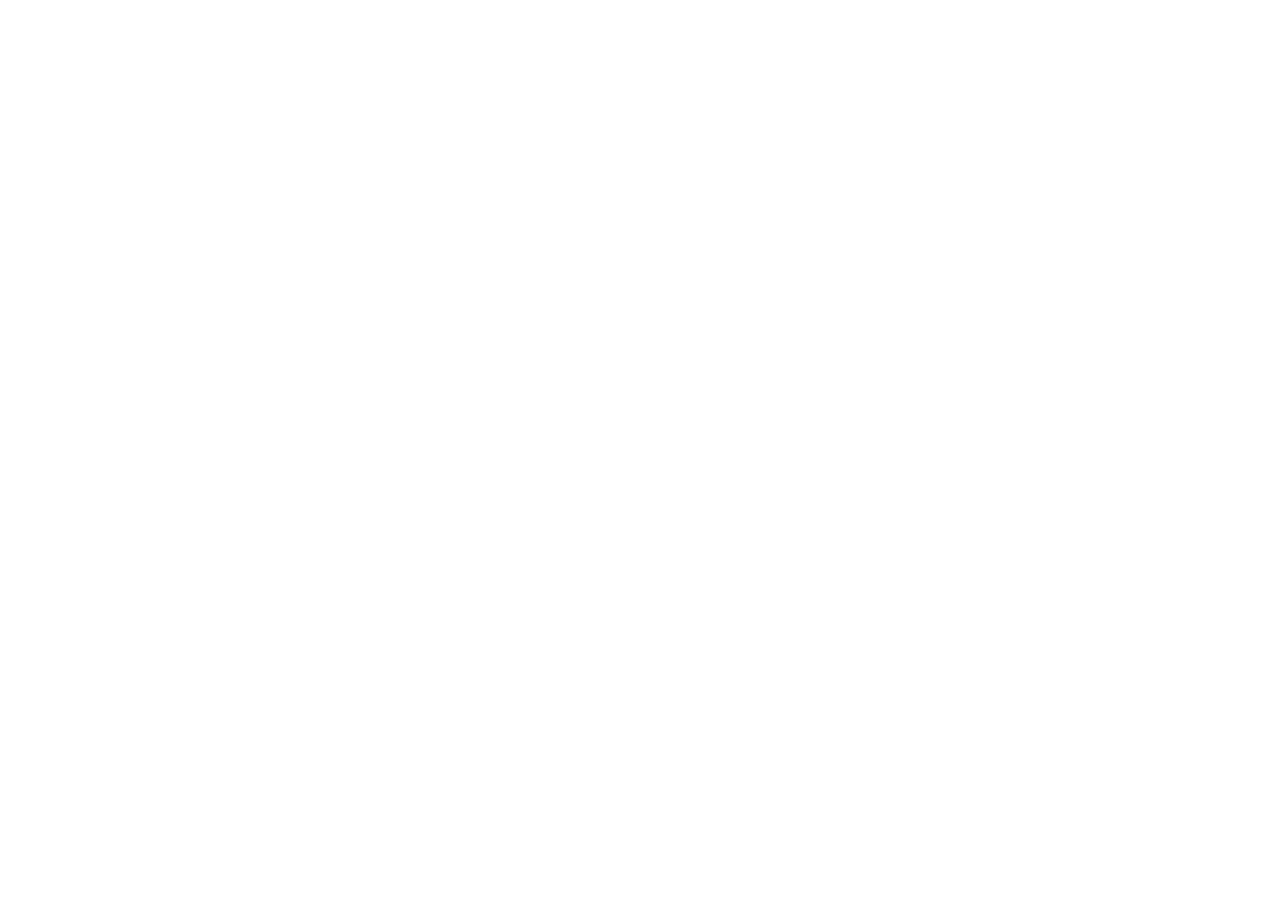
==== commit 21d35ebc: "Fix GitHub Pages asset base path" ====
--- a/leaderboard.html
+++ b/leaderboard.html
@@ -17,12 +17,12 @@
     <link rel="preconnect" href="https://fonts.googleapis.com" />
     <link rel="preconnect" href="https://fonts.gstatic.com" crossorigin />
     <link rel="stylesheet" href="https://fonts.googleapis.com/css2?family=IBM+Plex+Sans+Arabic:wght@400;600;700&family=Noto+Kufi+Arabic:wght@700;800;900&family=Noto+Naskh+Arabic:wght@600;700&display=swap" />
-    <link rel="manifest" href="/manifest.webmanifest" />
-    <link rel="apple-touch-icon" href="/apple-touch-icon.png" />
-    <link rel="icon" type="image/png" sizes="192x192" href="/icon-192.png" />
+    <link rel="manifest" href="/waajib-abu-salamah-app/manifest.webmanifest" />
+    <link rel="apple-touch-icon" href="/waajib-abu-salamah-app/apple-touch-icon.png" />
+    <link rel="icon" type="image/png" sizes="192x192" href="/waajib-abu-salamah-app/icon-192.png" />
     <title>ترتيب المتنافسين — تحدي توقعات كأس العالم</title>
-    <script type="module" crossorigin src="/assets/main-Clk2OAwW.js"></script>
-    <link rel="stylesheet" crossorigin href="/assets/main-BSAA5G1d.css">
+    <script type="module" crossorigin src="/waajib-abu-salamah-app/assets/main-DhyGIBCO.js"></script>
+    <link rel="stylesheet" crossorigin href="/waajib-abu-salamah-app/assets/main-BSAA5G1d.css">
   </head>
   <body>
     <div id="root"></div>
